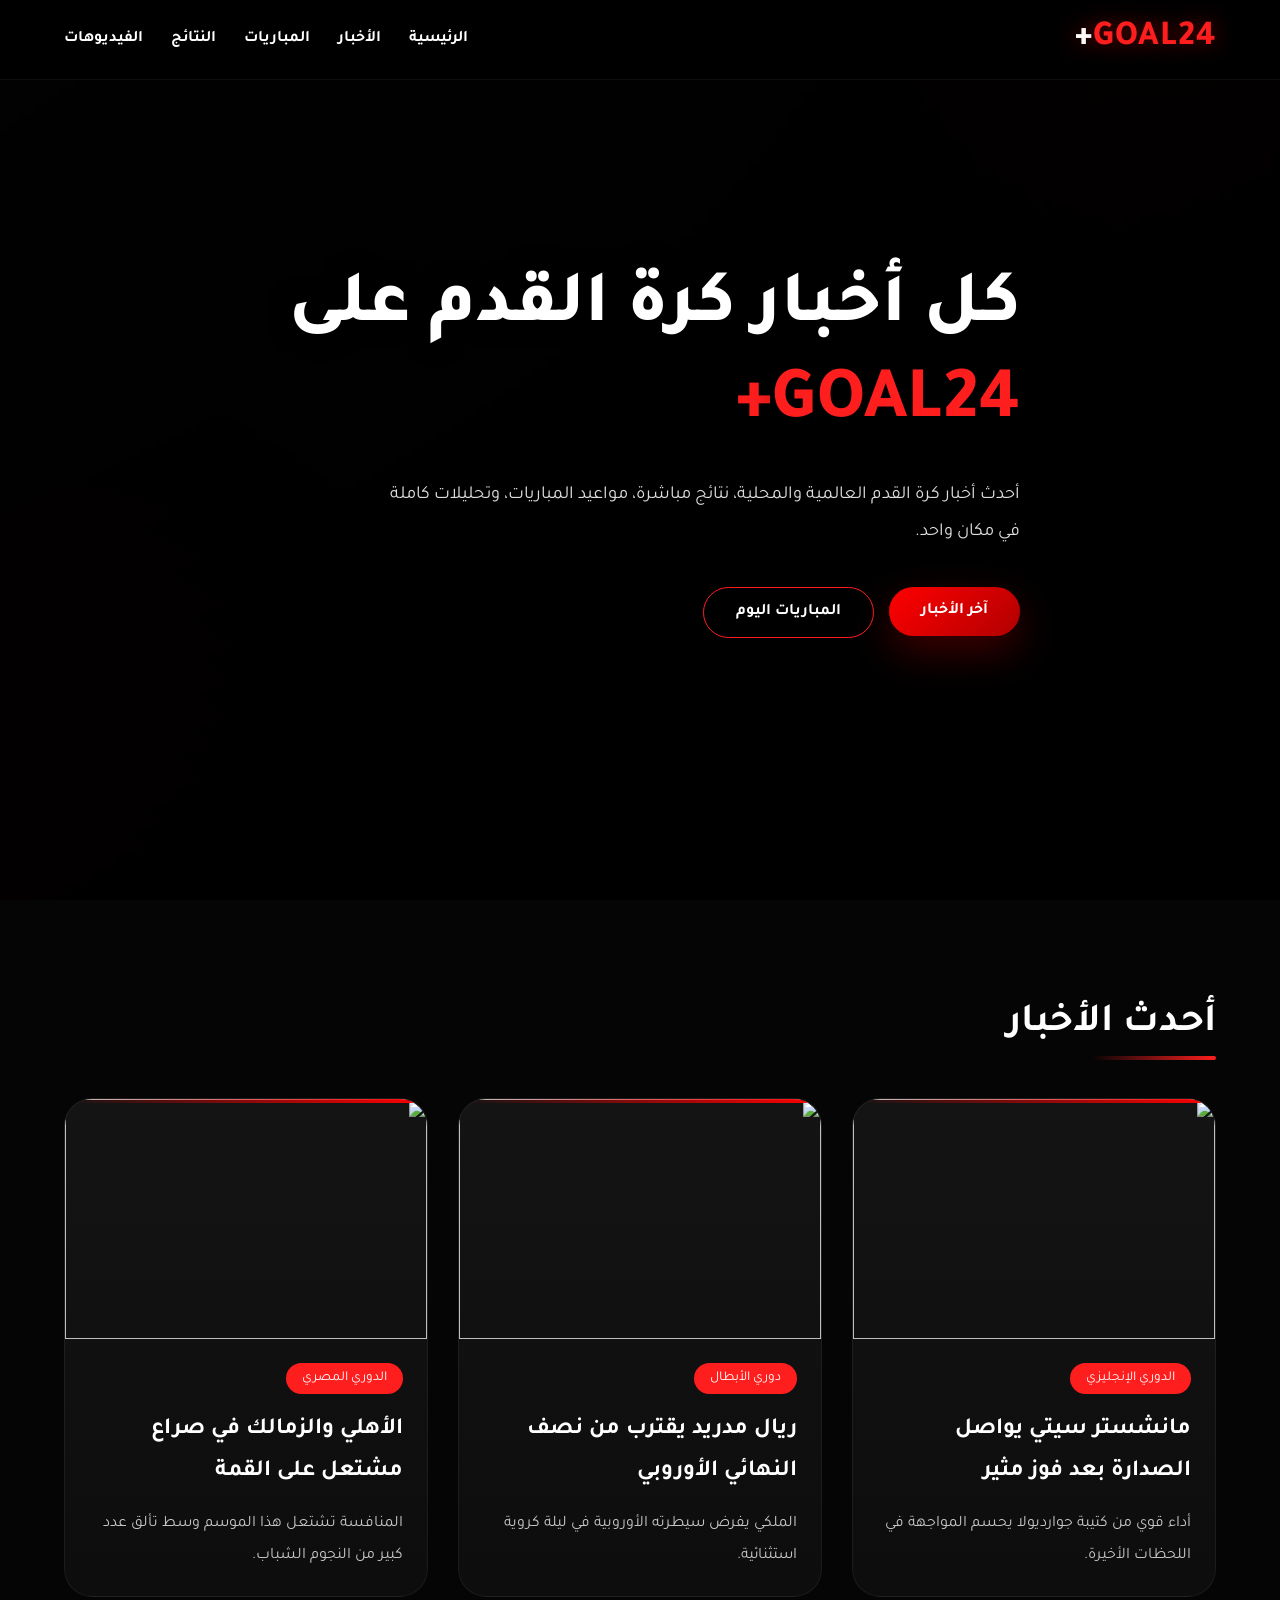
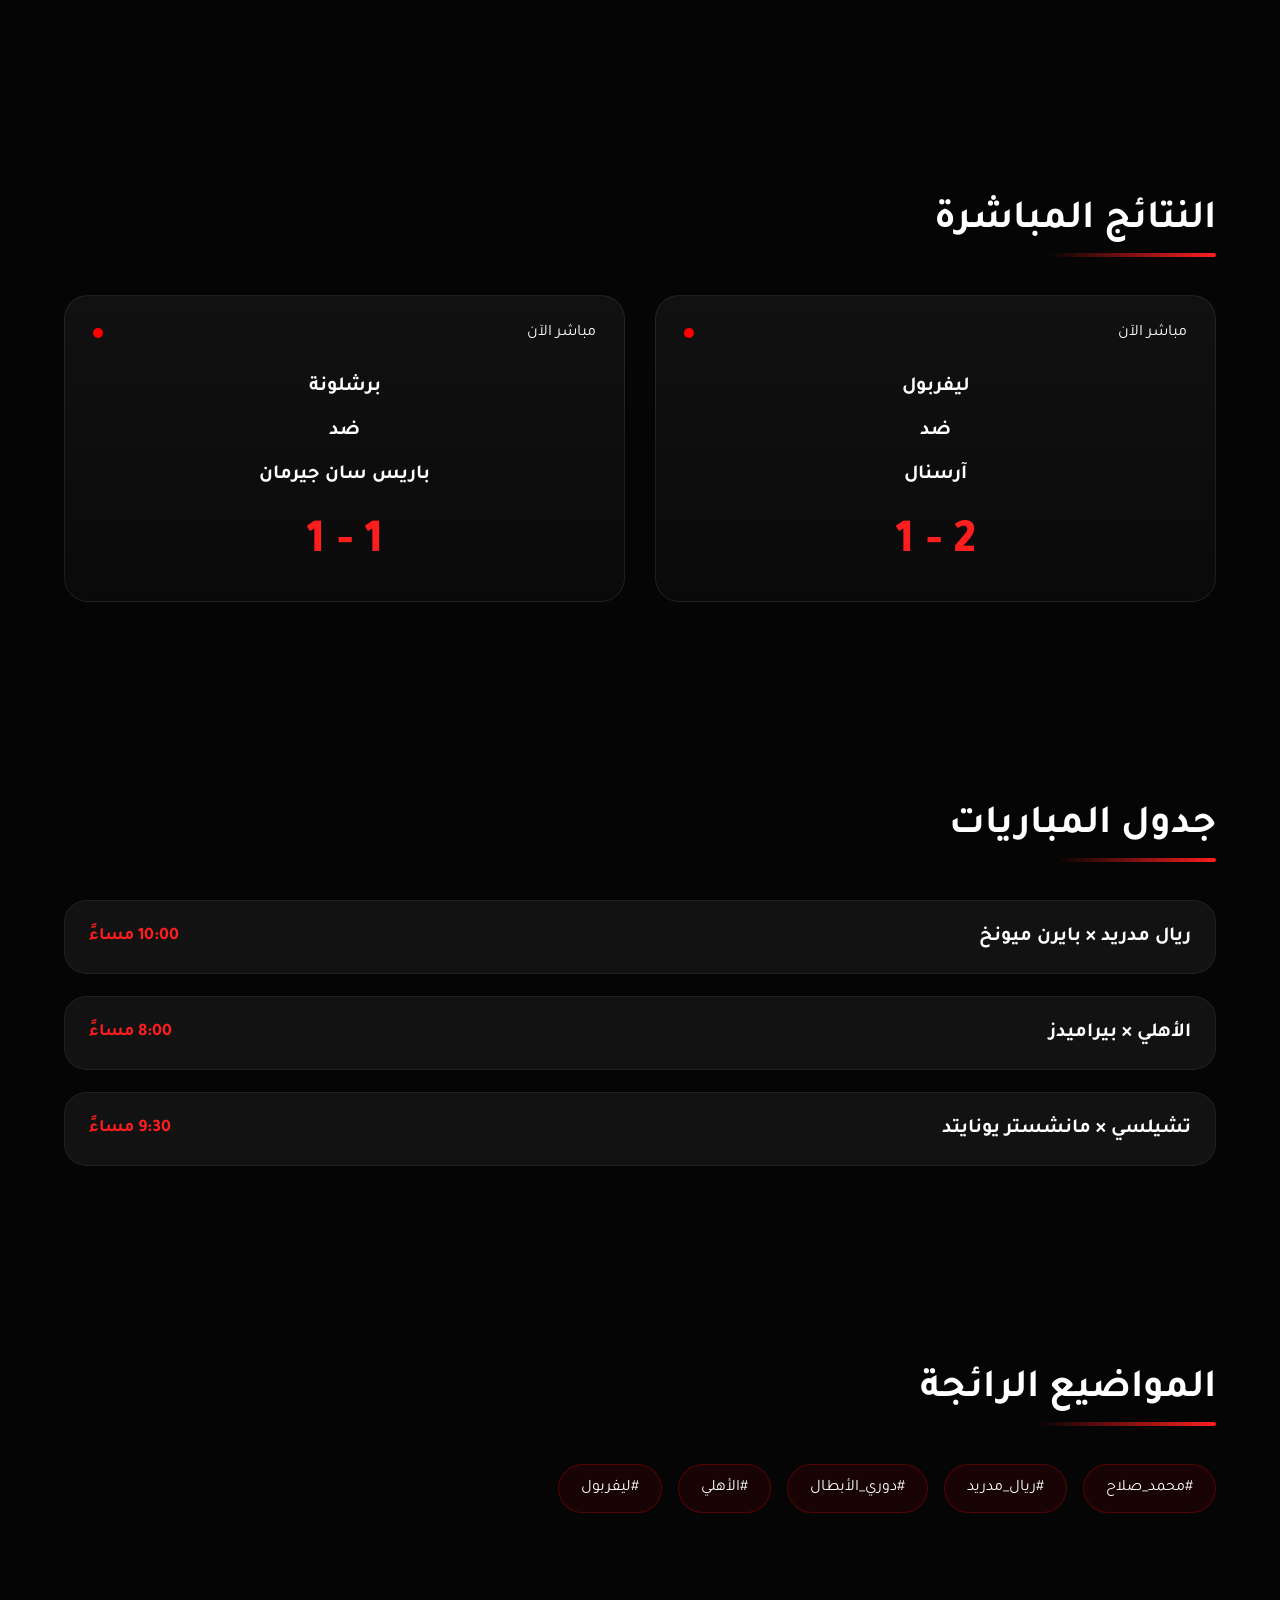
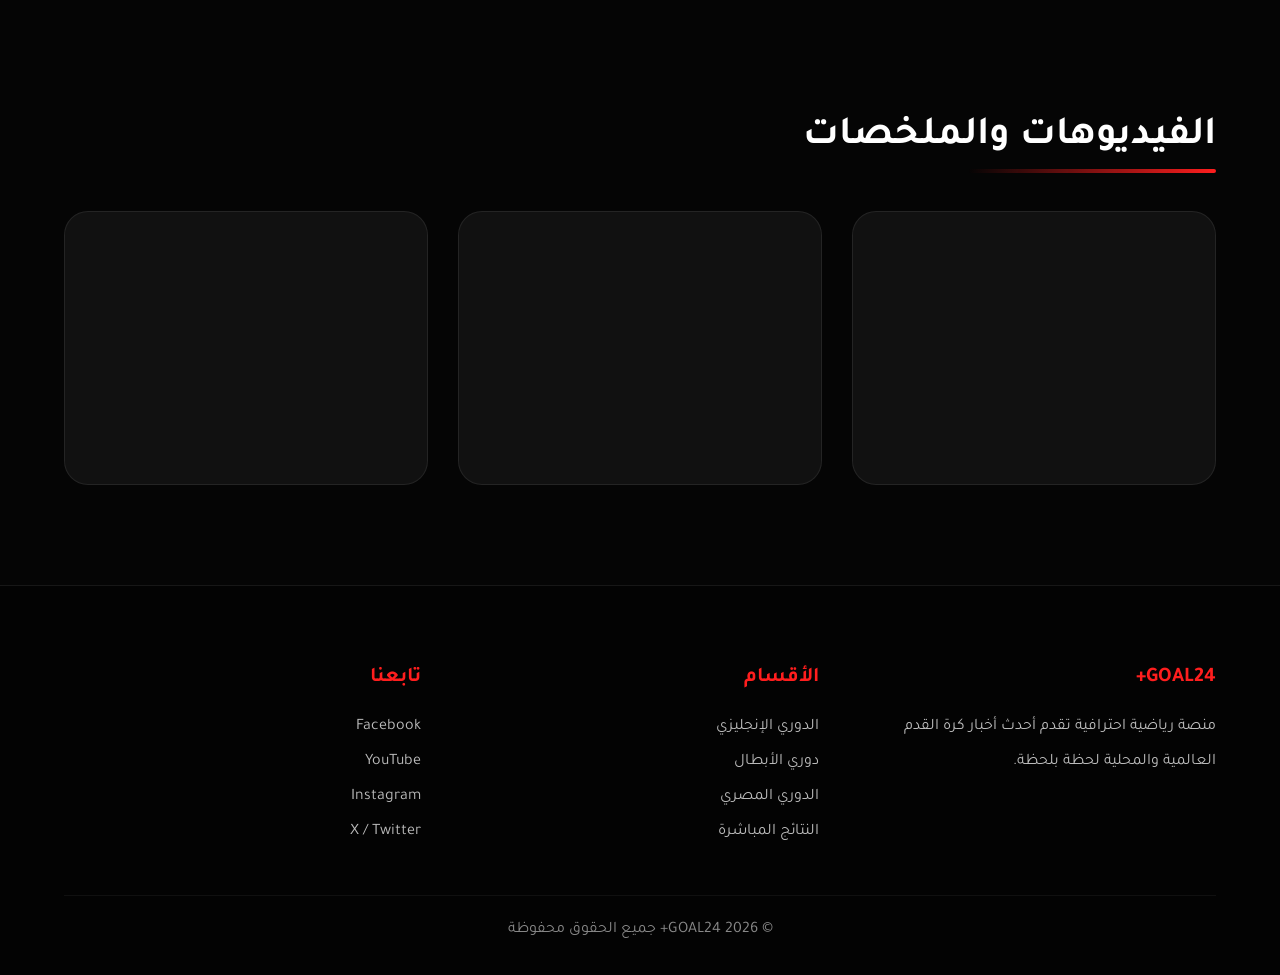
==== index.html @ 49c5ddb3 "Update index.html" ====
<!DOCTYPE html>
<html lang="ar" dir="rtl">

<head>

<meta charset="UTF-8">
<meta name="viewport" content="width=device-width, initial-scale=1.0">

<meta name="google-site-verification" content="SAHILacznfUWreTXSTU44b_jSKLm3QtVd6n0D7liZwI"/>

<meta name="description" content="GOAL24+ | أحدث أخبار كرة القدم العالمية والمحلية، نتائج مباشرة، مباريات اليوم، فيديوهات وملخصات.">

<meta name="keywords" content="كرة القدم, أخبار كرة القدم, مباريات اليوم, نتائج مباشرة, GOAL24+, football news">

<meta name="author" content="GOAL24+">

<title>GOAL24+ | Football News</title>

<link rel="icon" href="https://cdn-icons-png.flaticon.com/512/53/53283.png">

<link rel="preconnect" href="https://fonts.googleapis.com">
<link rel="preconnect" href="https://fonts.gstatic.com" crossorigin>

<link href="https://fonts.googleapis.com/css2?family=Tajawal:wght@300;400;500;700;800&display=swap" rel="stylesheet">

<style>

:root{
--main:#ff1e1e;
--dark:#050505;
--card:#111111;
--text:#ffffff;
--gray:#cfcfcf;
}

*{
margin:0;
padding:0;
box-sizing:border-box;
scroll-behavior:smooth;
}

body{
font-family:'Tajawal',sans-serif;
background:var(--dark);
color:var(--text);
overflow-x:hidden;
}

body::before{
content:"";
position:fixed;
inset:0;
background:
radial-gradient(circle at top right,rgba(255,0,0,.14),transparent 30%),
radial-gradient(circle at bottom left,rgba(255,0,0,.08),transparent 35%);
z-index:-1;
}

/* SCROLLBAR */

::-webkit-scrollbar{
width:8px;
}

::-webkit-scrollbar-thumb{
background:var(--main);
border-radius:20px;
}

/* GLOBAL */

a{
text-decoration:none;
color:inherit;
}

img{
width:100%;
display:block;
}

.container{
width:90%;
max-width:1400px;
margin:auto;
}

/* NAVBAR */

nav{
position:fixed;
top:0;
right:0;
width:100%;
z-index:999;
background:rgba(0,0,0,.65);
backdrop-filter:blur(18px);
border-bottom:1px solid rgba(255,255,255,.05);
transition:.3s;
}

.nav-content{
display:flex;
align-items:center;
justify-content:space-between;
padding:18px 0;
}

.logo{
font-size:2.2rem;
font-weight:800;
color:var(--main);
letter-spacing:1px;
text-shadow:0 0 20px rgba(255,0,0,.45);
}

.logo span{
color:#fff;
}

.nav-links{
display:flex;
gap:28px;
list-style:none;
}

.nav-links a{
position:relative;
font-weight:600;
transition:.3s;
}

.nav-links a::after{
content:"";
position:absolute;
right:0;
bottom:-8px;
width:0;
height:2px;
background:var(--main);
transition:.3s;
}

.nav-links a:hover{
color:var(--main);
}

.nav-links a:hover::after{
width:100%;
}

.menu-btn{
display:none;
font-size:2.3rem;
cursor:pointer;
}

/* HERO */

.hero{
min-height:100vh;
display:flex;
align-items:center;
position:relative;
overflow:hidden;
background:
linear-gradient(to left,rgba(0,0,0,.92),rgba(0,0,0,.55)),
url('https://images.unsplash.com/photo-1547347298-4074fc3086f0?q=80&w=1600&auto=format&fit=crop') center/cover;
}

.hero::before{
content:"";
position:absolute;
inset:0;
background:linear-gradient(180deg,transparent,rgba(0,0,0,.8));
}

.hero-content{
position:relative;
z-index:2;
max-width:760px;
animation:fadeUp 1s ease;
}

.hero h1{
font-size:4.6rem;
line-height:1.3;
margin-bottom:25px;
font-weight:800;
text-shadow:0 0 25px rgba(0,0,0,.5);
}

.hero h1 span{
color:var(--main);
}

.hero p{
color:#ddd;
font-size:1.15rem;
line-height:2;
margin-bottom:35px;
max-width:650px;
}

.hero-btns{
display:flex;
gap:15px;
flex-wrap:wrap;
}

.btn{
padding:15px 32px;
border:none;
border-radius:50px;
cursor:pointer;
font-weight:700;
font-family:'Tajawal',sans-serif;
transition:.3s;
font-size:1rem;
}

.btn-primary{
background:linear-gradient(135deg,#ff0000,#b10000);
color:#fff;
box-shadow:0 15px 40px rgba(255,0,0,.25);
}

.btn-primary:hover{
transform:translateY(-5px);
box-shadow:0 20px 50px rgba(255,0,0,.35);
}

.btn-outline{
background:transparent;
border:1px solid var(--main);
color:white;
}

.btn-outline:hover{
background:var(--main);
}

/* GENERAL */

section{
padding:100px 0;
}

.section-title{
font-size:2.5rem;
margin-bottom:50px;
position:relative;
display:inline-block;
}

.section-title::after{
content:"";
position:absolute;
right:0;
bottom:-12px;
width:60%;
height:4px;
border-radius:20px;
background:linear-gradient(to left,var(--main),transparent);
}

/* NEWS */

.news-grid{
display:grid;
grid-template-columns:repeat(auto-fit,minmax(300px,1fr));
gap:30px;
}

.news-card{
background:linear-gradient(180deg,#141414,#0d0d0d);
border:1px solid rgba(255,255,255,.06);
border-radius:28px;
overflow:hidden;
transition:.45s;
position:relative;
}

.news-card::before{
content:"";
position:absolute;
top:0;
right:0;
width:100%;
height:4px;
background:linear-gradient(to left,#ff0000,transparent);
}

.news-card:hover{
transform:translateY(-12px) scale(1.01);
border-color:rgba(255,0,0,.4);
box-shadow:0 25px 60px rgba(255,0,0,.15);
}

.news-card img{
height:240px;
object-fit:cover;
}

.news-content{
padding:24px;
}

.tag{
display:inline-block;
background:var(--main);
padding:7px 16px;
border-radius:30px;
font-size:.85rem;
margin-bottom:15px;
}

.news-content h3{
font-size:1.45rem;
line-height:1.8;
margin-bottom:15px;
}

.news-content p{
color:#c6c6c6;
line-height:2;
}

/* LIVE */

.live-wrapper{
display:grid;
grid-template-columns:repeat(auto-fit,minmax(280px,1fr));
gap:30px;
}

.live-card{
background:linear-gradient(180deg,#111,#0a0a0a);
border-radius:24px;
padding:28px;
border:1px solid rgba(255,255,255,.08);
transition:.35s;
}

.live-card:hover{
transform:translateY(-8px);
border-color:var(--main);
box-shadow:0 20px 50px rgba(255,0,0,.12);
}

.live-top{
display:flex;
justify-content:space-between;
align-items:center;
margin-bottom:22px;
}

.live-dot{
width:10px;
height:10px;
background:red;
border-radius:50%;
animation:pulse 1s infinite;
}

.teams{
text-align:center;
line-height:2.2;
font-size:1.25rem;
font-weight:700;
}

.score{
font-size:3rem;
text-align:center;
color:var(--main);
margin-top:18px;
font-weight:800;
}

/* MATCHES */

.matches{
display:flex;
flex-direction:column;
gap:22px;
}

.match-row{
background:#121212;
border-radius:22px;
padding:24px;
display:flex;
justify-content:space-between;
align-items:center;
flex-wrap:wrap;
gap:20px;
border:1px solid rgba(255,255,255,.06);
transition:.3s;
}

.match-row:hover{
border-color:var(--main);
transform:translateX(-5px);
box-shadow:0 15px 40px rgba(255,0,0,.1);
}

.match-teams{
font-size:1.25rem;
font-weight:700;
}

.match-time{
color:var(--main);
font-size:1.1rem;
font-weight:700;
}

/* TRENDING */

.trending{
display:flex;
flex-wrap:wrap;
gap:16px;
}

.trend{
background:rgba(255,0,0,.08);
border:1px solid rgba(255,0,0,.25);
padding:14px 22px;
border-radius:50px;
cursor:pointer;
transition:.3s;
}

.trend:hover{
background:var(--main);
transform:translateY(-4px);
}

/* VIDEOS */

.videos{
display:grid;
grid-template-columns:repeat(auto-fit,minmax(320px,1fr));
gap:30px;
}

.video-card{
background:#111;
padding:12px;
border-radius:24px;
border:1px solid rgba(255,255,255,.08);
transition:.4s;
overflow:hidden;
}

.video-card:hover{
transform:translateY(-10px);
border-color:var(--main);
box-shadow:0 20px 50px rgba(255,0,0,.18);
}

iframe{
width:100%;
height:240px;
border:none;
border-radius:18px;
}

/* FOOTER */

footer{
background:#030303;
padding:80px 0 35px;
border-top:1px solid rgba(255,255,255,.08);
}

.footer-content{
display:grid;
grid-template-columns:repeat(auto-fit,minmax(250px,1fr));
gap:40px;
margin-bottom:45px;
}

.footer-box h3{
color:var(--main);
margin-bottom:20px;
font-size:1.3rem;
}

.footer-box p,
.footer-box li{
color:#bcbcbc;
line-height:2.2;
list-style:none;
}

.footer-box li{
cursor:pointer;
transition:.3s;
}

.footer-box li:hover{
color:var(--main);
padding-right:5px;
}

.copyright{
text-align:center;
padding-top:25px;
border-top:1px solid rgba(255,255,255,.05);
color:#888;
}

/* ANIMATION */

.fade-in{
opacity:0;
transform:translateY(40px);
transition:1s;
}

.fade-in.show{
opacity:1;
transform:translateY(0);
}

@keyframes pulse{
0%{opacity:.4;}
50%{opacity:1;}
100%{opacity:.4;}
}

@keyframes fadeUp{
from{
opacity:0;
transform:translateY(40px);
}
to{
opacity:1;
transform:translateY(0);
}
}

/* RESPONSIVE */

@media(max-width:900px){

.nav-links{
position:absolute;
top:80px;
right:-100%;
flex-direction:column;
width:100%;
background:#111;
padding:30px;
transition:.4s;
border-top:1px solid rgba(255,255,255,.06);
}

.nav-links.active{
right:0;
}

.menu-btn{
display:block;
}

.hero h1{
font-size:3rem;
}

}

@media(max-width:600px){

nav{
padding:0 10px;
}

.logo{
font-size:1.8rem;
}

.menu-btn{
font-size:2.5rem;
}

.hero{
text-align:center;
padding:70px 0;
min-height:90vh;
}

.hero h1{
font-size:2.5rem;
line-height:1.5;
}

.hero p{
font-size:1rem;
line-height:2;
}

.hero-btns{
justify-content:center;
}

.section-title{
font-size:1.9rem;
}

.news-grid,
.live-wrapper,
.videos{
grid-template-columns:1fr;
}

.news-card img{
height:220px;
}

iframe{
height:210px;
}

.news-card,
.live-card,
.video-card{
border-radius:22px;
}

}

</style>
</head>

<body>

<nav>

<div class="container nav-content">

<div class="logo">
GOAL24<span>+</span>
</div>

<ul class="nav-links" id="navLinks">

<li><a href="#home">الرئيسية</a></li>
<li><a href="#news">الأخبار</a></li>
<li><a href="#matches">المباريات</a></li>
<li><a href="#live">النتائج</a></li>
<li><a href="#videos">الفيديوهات</a></li>

</ul>

<div class="menu-btn" id="menuBtn">
☰
</div>

</div>

</nav>

<header class="hero" id="home">

<div class="container hero-content">

<h1>
كل أخبار كرة القدم على <span>GOAL24+</span>
</h1>

<p>
أحدث أخبار كرة القدم العالمية والمحلية، نتائج مباشرة، مواعيد المباريات، وتحليلات كاملة في مكان واحد.
</p>

<div class="hero-btns">

<a href="#news">
<button class="btn btn-primary">
آخر الأخبار
</button>
</a>

<a href="#matches">
<button class="btn btn-outline">
المباريات اليوم
</button>
</a>

</div>

</div>

</header>

<section id="news">

<div class="container">

<h2 class="section-title fade-in">
أحدث الأخبار
</h2>

<div class="news-grid">

<div class="news-card fade-in">

<img src="https://images.unsplash.com/photo-1508098682722-e99c643e7485?q=80&w=1200&auto=format&fit=crop">

<div class="news-content">

<span class="tag">الدوري الإنجليزي</span>

<h3>
مانشستر سيتي يواصل الصدارة بعد فوز مثير
</h3>

<p>
أداء قوي من كتيبة جوارديولا يحسم المواجهة في اللحظات الأخيرة.
</p>

</div>

</div>

<div class="news-card fade-in">

<img src="https://images.unsplash.com/photo-1518604666860-9ed391f76460?q=80&w=1200&auto=format&fit=crop">

<div class="news-content">

<span class="tag">دوري الأبطال</span>

<h3>
ريال مدريد يقترب من نصف النهائي الأوروبي
</h3>

<p>
الملكي يفرض سيطرته الأوروبية في ليلة كروية استثنائية.
</p>

</div>

</div>

<div class="news-card fade-in">

<img src="https://images.unsplash.com/photo-1547347298-4074fc3086f0?q=80&w=1200&auto=format&fit=crop">

<div class="news-content">

<span class="tag">الدوري المصري</span>

<h3>
الأهلي والزمالك في صراع مشتعل على القمة
</h3>

<p>
المنافسة تشتعل هذا الموسم وسط تألق عدد كبير من النجوم الشباب.
</p>

</div>

</div>

</div>

</div>

</section>

<section id="live">

<div class="container">

<h2 class="section-title fade-in">
النتائج المباشرة
</h2>

<div class="live-wrapper">

<div class="live-card fade-in">

<div class="live-top">
<span>مباشر الآن</span>
<div class="live-dot"></div>
</div>

<div class="teams">
ليفربول<br>ضد<br>آرسنال
</div>

<div class="score">
2 - 1
</div>

</div>

<div class="live-card fade-in">

<div class="live-top">
<span>مباشر الآن</span>
<div class="live-dot"></div>
</div>

<div class="teams">
برشلونة<br>ضد<br>باريس سان جيرمان
</div>

<div class="score">
1 - 1
</div>

</div>

</div>

</div>

</section>

<section id="matches">

<div class="container">

<h2 class="section-title fade-in">
جدول المباريات
</h2>

<div class="matches">

<div class="match-row fade-in">
<div class="match-teams">ريال مدريد × بايرن ميونخ</div>
<div class="match-time">10:00 مساءً</div>
</div>

<div class="match-row fade-in">
<div class="match-teams">الأهلي × بيراميدز</div>
<div class="match-time">8:00 مساءً</div>
</div>

<div class="match-row fade-in">
<div class="match-teams">تشيلسي × مانشستر يونايتد</div>
<div class="match-time">9:30 مساءً</div>
</div>

</div>

</div>

</section>

<section>

<div class="container">

<h2 class="section-title fade-in">
المواضيع الرائجة
</h2>

<div class="trending fade-in">

<div class="trend">#محمد_صلاح</div>
<div class="trend">#ريال_مدريد</div>
<div class="trend">#دوري_الأبطال</div>
<div class="trend">#الأهلي</div>
<div class="trend">#ليفربول</div>

</div>

</div>

</section>

<section id="videos">

<div class="container">

<h2 class="section-title fade-in">
الفيديوهات والملخصات
</h2>

<div class="videos">

<div class="video-card">
<iframe src="https://www.youtube.com/embed/ysz5S6PUM-U" allowfullscreen></iframe>
</div>

<div class="video-card">
<iframe src="https://www.youtube.com/embed/jNQXAC9IVRw" allowfullscreen></iframe>
</div>

<div class="video-card">
<iframe src="https://www.youtube.com/embed/tgbNymZ7vqY" allowfullscreen></iframe>
</div>

</div>

</div>

</section>

<footer>

<div class="container">

<div class="footer-content">

<div class="footer-box">

<h3>GOAL24+</h3>

<p>
منصة رياضية احترافية تقدم أحدث أخبار كرة القدم العالمية والمحلية لحظة بلحظة.
</p>

</div>

<div class="footer-box">

<h3>الأقسام</h3>

<ul>
<li>الدوري الإنجليزي</li>
<li>دوري الأبطال</li>
<li>الدوري المصري</li>
<li>النتائج المباشرة</li>
</ul>

</div>

<div class="footer-box">

<h3>تابعنا</h3>

<ul>
<li>Facebook</li>
<li>YouTube</li>
<li>Instagram</li>
<li>X / Twitter</li>
</ul>

</div>

</div>

<div class="copyright">
© 2026 GOAL24+ جميع الحقوق محفوظة
</div>

</div>

</footer>

<script>

const menuBtn=document.getElementById("menuBtn");
const navLinks=document.getElementById("navLinks");

menuBtn.onclick=()=>{
navLinks.classList.toggle("active");
};

const fadeElements=document.querySelectorAll(".fade-in");

const observer=new IntersectionObserver(entries=>{

entries.forEach(entry=>{

if(entry.isIntersecting){
entry.target.classList.add("show");
}

});

},{
threshold:0.2
});

fadeElements.forEach(el=>observer.observe(el));

window.addEventListener("scroll",()=>{

const nav=document.querySelector("nav");

if(window.scrollY>50){
nav.style.background="rgba(0,0,0,.92)";
nav.style.boxShadow="0 10px 30px rgba(0,0,0,.4)";
}else{
nav.style.background="rgba(0,0,0,.65)";
nav.style.boxShadow="none";
}

});

</script>

</body>
</html>
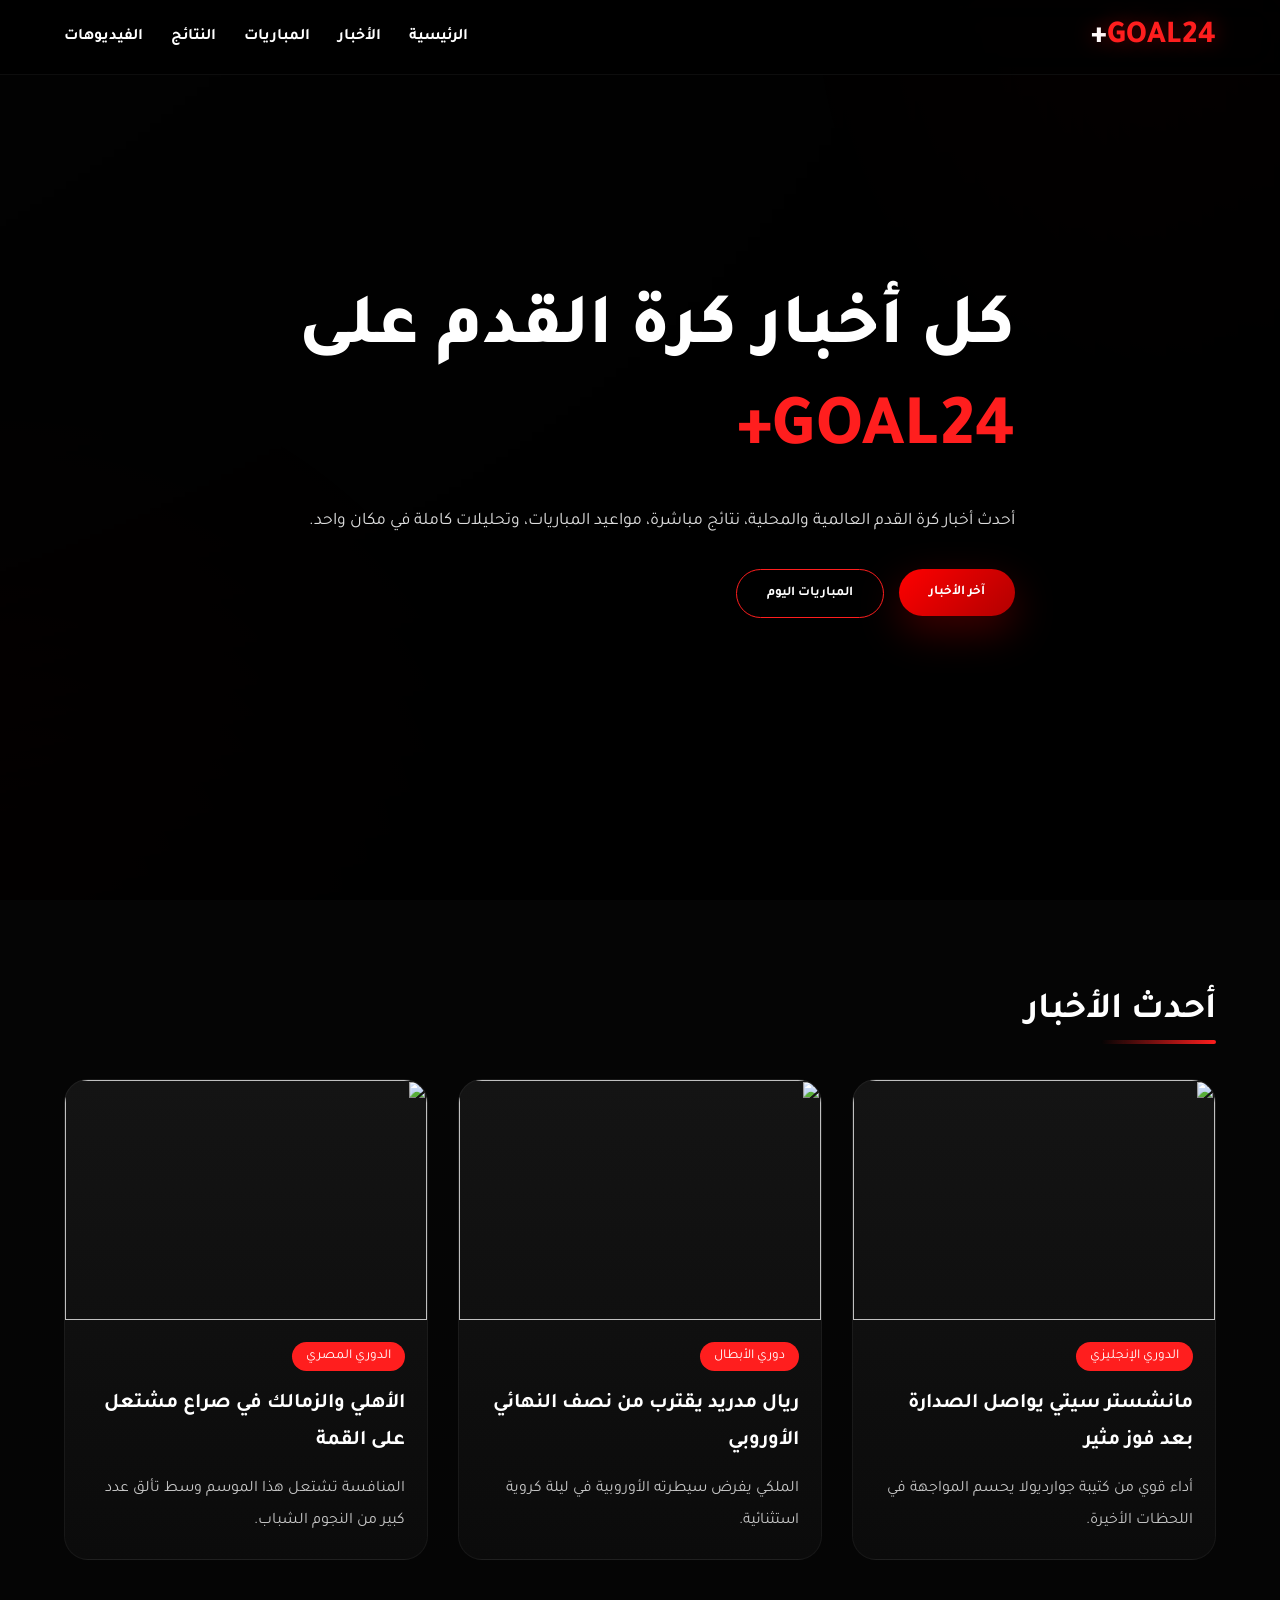
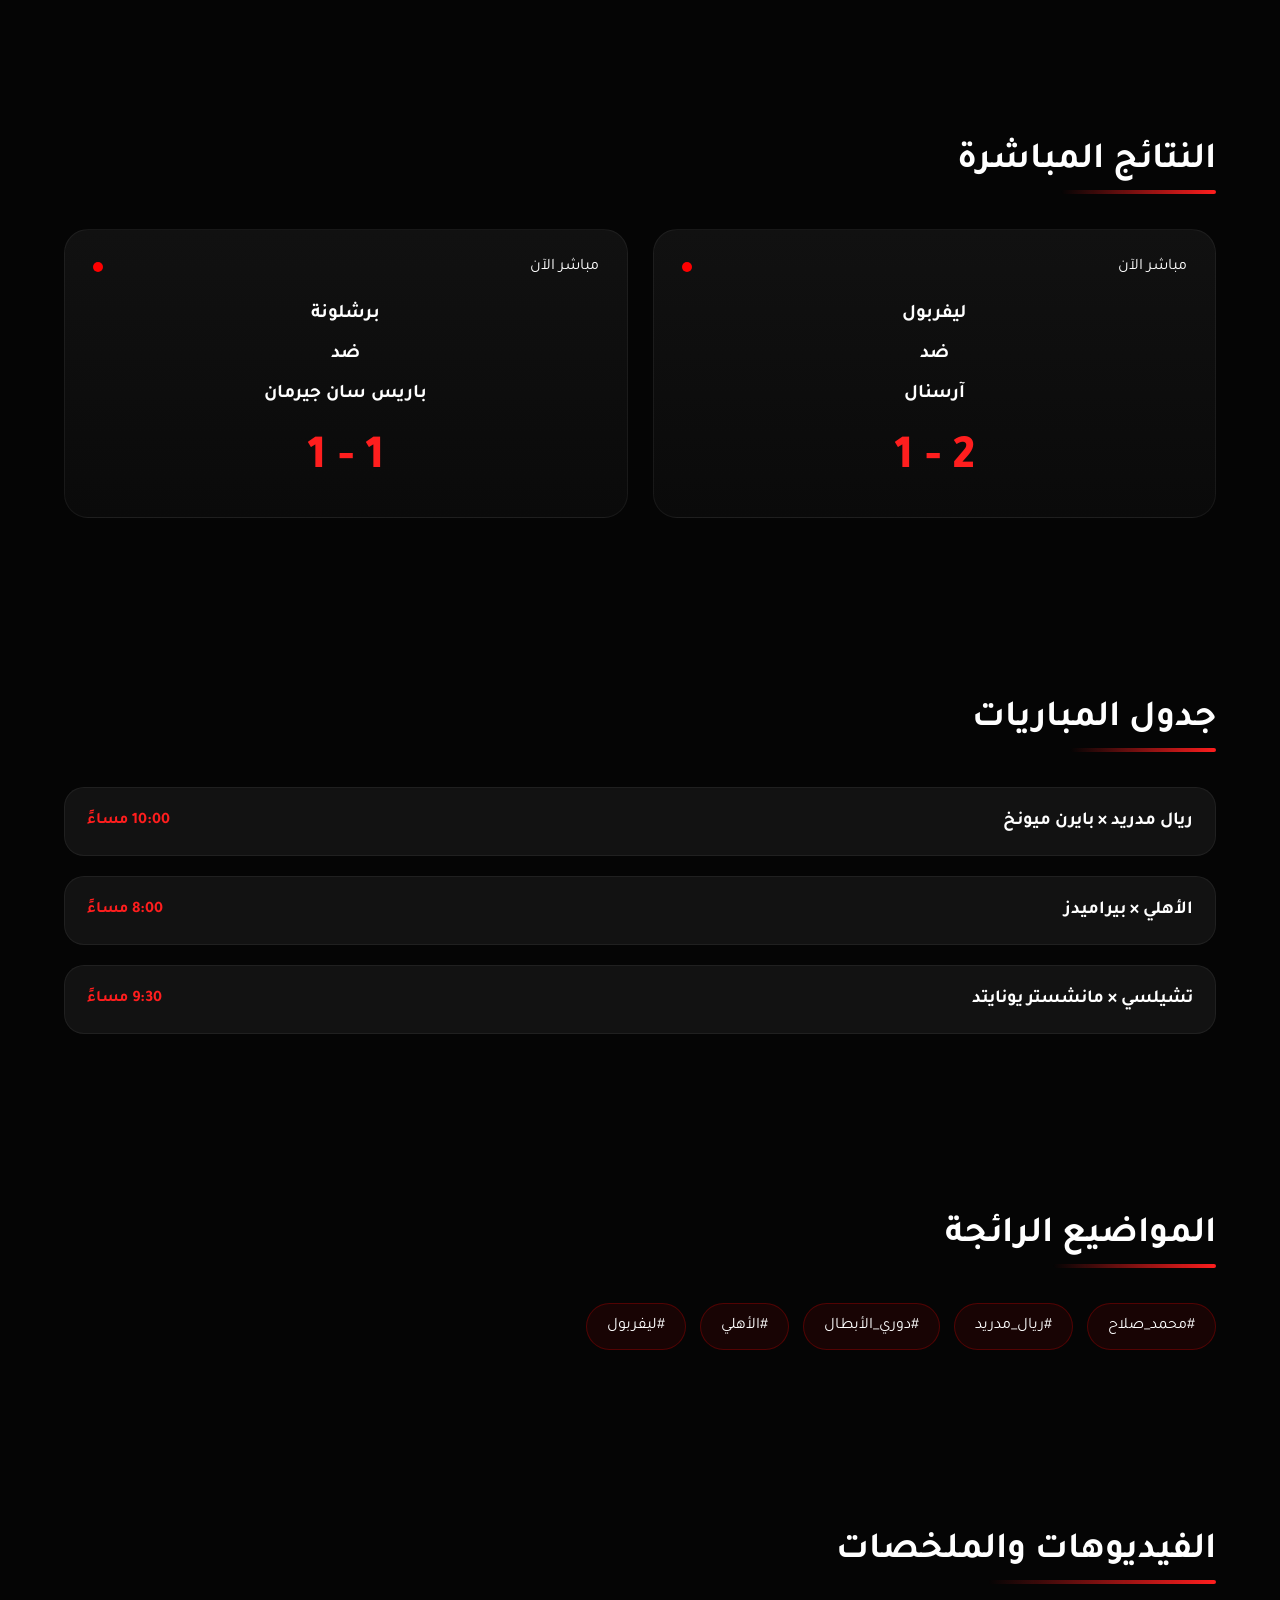
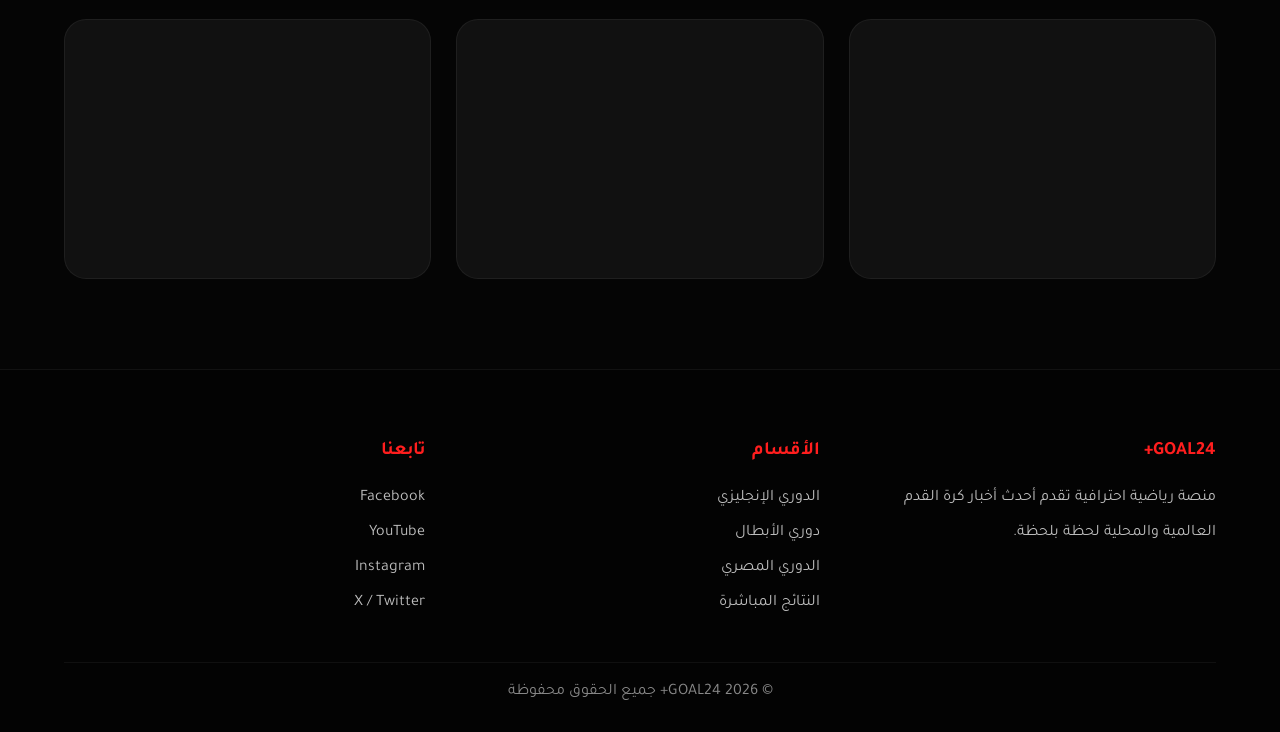
==== commit 8398755e: "Update index.html" ====
--- a/index.html
+++ b/index.html
@@ -10,7 +10,7 @@
 
 <meta name="description" content="GOAL24+ | أحدث أخبار كرة القدم العالمية والمحلية، نتائج مباشرة، مباريات اليوم، فيديوهات وملخصات.">
 
-<meta name="keywords" content="كرة القدم, أخبار كرة القدم, مباريات اليوم, نتائج مباشرة, GOAL24+, football news">
+<meta name="keywords" content="كرة القدم, أخبار كرة القدم, مباريات اليوم, نتائج مباشرة, GOAL24+, football">
 
 <meta name="author" content="GOAL24+">
 
@@ -28,9 +28,9 @@
 :root{
 --main:#ff1e1e;
 --dark:#050505;
---card:#111111;
+--card:#101010;
 --text:#ffffff;
---gray:#cfcfcf;
+--gray:#bdbdbd;
 }
 
 *{
@@ -52,12 +52,10 @@
 position:fixed;
 inset:0;
 background:
-radial-gradient(circle at top right,rgba(255,0,0,.14),transparent 30%),
+radial-gradient(circle at top right,rgba(255,0,0,.15),transparent 30%),
 radial-gradient(circle at bottom left,rgba(255,0,0,.08),transparent 35%);
 z-index:-1;
 }
-
-/* SCROLLBAR */
 
 ::-webkit-scrollbar{
 width:8px;
@@ -67,8 +65,6 @@
 background:var(--main);
 border-radius:20px;
 }
-
-/* GLOBAL */
 
 a{
 text-decoration:none;
@@ -94,7 +90,7 @@
 right:0;
 width:100%;
 z-index:999;
-background:rgba(0,0,0,.65);
+background:rgba(0,0,0,.6);
 backdrop-filter:blur(18px);
 border-bottom:1px solid rgba(255,255,255,.05);
 transition:.3s;
@@ -108,11 +104,10 @@
 }
 
 .logo{
-font-size:2.2rem;
+font-size:2rem;
 font-weight:800;
 color:var(--main);
-letter-spacing:1px;
-text-shadow:0 0 20px rgba(255,0,0,.45);
+text-shadow:0 0 20px rgba(255,0,0,.4);
 }
 
 .logo span{
@@ -152,7 +147,7 @@
 
 .menu-btn{
 display:none;
-font-size:2.3rem;
+font-size:2rem;
 cursor:pointer;
 }
 
@@ -162,11 +157,11 @@
 min-height:100vh;
 display:flex;
 align-items:center;
+background:
+linear-gradient(to left,rgba(0,0,0,.92),rgba(0,0,0,.5)),
+url('https://images.unsplash.com/photo-1547347298-4074fc3086f0?q=80&w=1600&auto=format&fit=crop') center/cover;
 position:relative;
 overflow:hidden;
-background:
-linear-gradient(to left,rgba(0,0,0,.92),rgba(0,0,0,.55)),
-url('https://images.unsplash.com/photo-1547347298-4074fc3086f0?q=80&w=1600&auto=format&fit=crop') center/cover;
 }
 
 .hero::before{
@@ -179,16 +174,15 @@
 .hero-content{
 position:relative;
 z-index:2;
-max-width:760px;
+max-width:750px;
 animation:fadeUp 1s ease;
 }
 
 .hero h1{
-font-size:4.6rem;
-line-height:1.3;
-margin-bottom:25px;
+font-size:4.5rem;
+line-height:1.4;
+margin-bottom:20px;
 font-weight:800;
-text-shadow:0 0 25px rgba(0,0,0,.5);
 }
 
 .hero h1 span{
@@ -197,10 +191,9 @@
 
 .hero p{
 color:#ddd;
-font-size:1.15rem;
+font-size:1.1rem;
 line-height:2;
-margin-bottom:35px;
-max-width:650px;
+margin-bottom:30px;
 }
 
 .hero-btns{
@@ -210,25 +203,23 @@
 }
 
 .btn{
-padding:15px 32px;
+padding:15px 30px;
 border:none;
 border-radius:50px;
 cursor:pointer;
 font-weight:700;
 font-family:'Tajawal',sans-serif;
 transition:.3s;
-font-size:1rem;
 }
 
 .btn-primary{
 background:linear-gradient(135deg,#ff0000,#b10000);
-color:#fff;
+color:white;
 box-shadow:0 15px 40px rgba(255,0,0,.25);
 }
 
 .btn-primary:hover{
 transform:translateY(-5px);
-box-shadow:0 20px 50px rgba(255,0,0,.35);
 }
 
 .btn-outline{
@@ -241,15 +232,15 @@
 background:var(--main);
 }
 
-/* GENERAL */
+/* SECTIONS */
 
 section{
-padding:100px 0;
+padding:90px 0;
 }
 
 .section-title{
-font-size:2.5rem;
-margin-bottom:50px;
+font-size:2.3rem;
+margin-bottom:45px;
 position:relative;
 display:inline-block;
 }
@@ -258,11 +249,11 @@
 content:"";
 position:absolute;
 right:0;
-bottom:-12px;
+bottom:-10px;
 width:60%;
 height:4px;
-border-radius:20px;
 background:linear-gradient(to left,var(--main),transparent);
+border-radius:30px;
 }
 
 /* NEWS */
@@ -274,28 +265,17 @@
 }
 
 .news-card{
-background:linear-gradient(180deg,#141414,#0d0d0d);
-border:1px solid rgba(255,255,255,.06);
-border-radius:28px;
+background:linear-gradient(180deg,#141414,#0b0b0b);
+border-radius:24px;
 overflow:hidden;
-transition:.45s;
-position:relative;
-}
-
-.news-card::before{
-content:"";
-position:absolute;
-top:0;
-right:0;
-width:100%;
-height:4px;
-background:linear-gradient(to left,#ff0000,transparent);
+border:1px solid rgba(255,255,255,.05);
+transition:.4s;
 }
 
 .news-card:hover{
-transform:translateY(-12px) scale(1.01);
+transform:translateY(-10px);
 border-color:rgba(255,0,0,.4);
-box-shadow:0 25px 60px rgba(255,0,0,.15);
+box-shadow:0 20px 50px rgba(255,0,0,.15);
 }
 
 .news-card img{
@@ -304,22 +284,22 @@
 }
 
 .news-content{
-padding:24px;
+padding:22px;
 }
 
 .tag{
 display:inline-block;
 background:var(--main);
-padding:7px 16px;
+padding:6px 14px;
 border-radius:30px;
 font-size:.85rem;
 margin-bottom:15px;
 }
 
 .news-content h3{
-font-size:1.45rem;
+font-size:1.3rem;
 line-height:1.8;
-margin-bottom:15px;
+margin-bottom:12px;
 }
 
 .news-content p{
@@ -332,28 +312,27 @@
 .live-wrapper{
 display:grid;
 grid-template-columns:repeat(auto-fit,minmax(280px,1fr));
-gap:30px;
+gap:25px;
 }
 
 .live-card{
 background:linear-gradient(180deg,#111,#0a0a0a);
 border-radius:24px;
 padding:28px;
-border:1px solid rgba(255,255,255,.08);
-transition:.35s;
+border:1px solid rgba(255,255,255,.06);
+transition:.3s;
 }
 
 .live-card:hover{
 transform:translateY(-8px);
 border-color:var(--main);
-box-shadow:0 20px 50px rgba(255,0,0,.12);
 }
 
 .live-top{
 display:flex;
 justify-content:space-between;
 align-items:center;
-margin-bottom:22px;
+margin-bottom:18px;
 }
 
 .live-dot{
@@ -366,8 +345,8 @@
 
 .teams{
 text-align:center;
-line-height:2.2;
-font-size:1.25rem;
+line-height:2.1;
+font-size:1.2rem;
 font-weight:700;
 }
 
@@ -375,7 +354,7 @@
 font-size:3rem;
 text-align:center;
 color:var(--main);
-margin-top:18px;
+margin-top:15px;
 font-weight:800;
 }
 
@@ -384,18 +363,18 @@
 .matches{
 display:flex;
 flex-direction:column;
-gap:22px;
+gap:20px;
 }
 
 .match-row{
 background:#121212;
-border-radius:22px;
-padding:24px;
+border-radius:20px;
+padding:22px;
 display:flex;
 justify-content:space-between;
 align-items:center;
 flex-wrap:wrap;
-gap:20px;
+gap:15px;
 border:1px solid rgba(255,255,255,.06);
 transition:.3s;
 }
@@ -403,17 +382,15 @@
 .match-row:hover{
 border-color:var(--main);
 transform:translateX(-5px);
-box-shadow:0 15px 40px rgba(255,0,0,.1);
 }
 
 .match-teams{
-font-size:1.25rem;
+font-size:1.15rem;
 font-weight:700;
 }
 
 .match-time{
 color:var(--main);
-font-size:1.1rem;
 font-weight:700;
 }
 
@@ -422,21 +399,21 @@
 .trending{
 display:flex;
 flex-wrap:wrap;
-gap:16px;
+gap:14px;
 }
 
 .trend{
 background:rgba(255,0,0,.08);
 border:1px solid rgba(255,0,0,.25);
-padding:14px 22px;
+padding:13px 20px;
 border-radius:50px;
+transition:.3s;
 cursor:pointer;
-transition:.3s;
 }
 
 .trend:hover{
 background:var(--main);
-transform:translateY(-4px);
+transform:translateY(-3px);
 }
 
 /* VIDEOS */
@@ -444,72 +421,68 @@
 .videos{
 display:grid;
 grid-template-columns:repeat(auto-fit,minmax(320px,1fr));
-gap:30px;
+gap:25px;
 }
 
 .video-card{
 background:#111;
-padding:12px;
-border-radius:24px;
-border:1px solid rgba(255,255,255,.08);
-transition:.4s;
-overflow:hidden;
+padding:10px;
+border-radius:22px;
+border:1px solid rgba(255,255,255,.06);
+transition:.3s;
 }
 
 .video-card:hover{
-transform:translateY(-10px);
+transform:translateY(-8px);
 border-color:var(--main);
-box-shadow:0 20px 50px rgba(255,0,0,.18);
 }
 
 iframe{
 width:100%;
-height:240px;
+height:230px;
 border:none;
-border-radius:18px;
+border-radius:16px;
 }
 
 /* FOOTER */
 
 footer{
 background:#030303;
-padding:80px 0 35px;
-border-top:1px solid rgba(255,255,255,.08);
+padding:70px 0 30px;
+border-top:1px solid rgba(255,255,255,.06);
 }
 
 .footer-content{
 display:grid;
 grid-template-columns:repeat(auto-fit,minmax(250px,1fr));
-gap:40px;
-margin-bottom:45px;
+gap:35px;
+margin-bottom:40px;
 }
 
 .footer-box h3{
 color:var(--main);
-margin-bottom:20px;
-font-size:1.3rem;
+margin-bottom:18px;
 }
 
 .footer-box p,
 .footer-box li{
-color:#bcbcbc;
+color:#bdbdbd;
 line-height:2.2;
 list-style:none;
 }
 
 .footer-box li{
+transition:.3s;
 cursor:pointer;
-transition:.3s;
 }
 
 .footer-box li:hover{
 color:var(--main);
-padding-right:5px;
 }
 
 .copyright{
 text-align:center;
-padding-top:25px;
+padding-top:20px;
 border-top:1px solid rgba(255,255,255,.05);
 color:#888;
 }
@@ -544,7 +517,7 @@
 }
 }
 
-/* RESPONSIVE */
+/* TABLET */
 
 @media(max-width:900px){
 
@@ -552,12 +525,11 @@
 position:absolute;
 top:80px;
 right:-100%;
+width:100%;
 flex-direction:column;
-width:100%;
 background:#111;
 padding:30px;
 transition:.4s;
-border-top:1px solid rgba(255,255,255,.06);
 }
 
 .nav-links.active{
@@ -574,33 +546,58 @@
 
 }
 
+/* MOBILE */
+
 @media(max-width:600px){
 
+html,body{
+overflow-x:hidden;
+}
+
+.container{
+width:94%;
+}
+
 nav{
+height:75px;
 padding:0 10px;
 }
 
+.nav-content{
+padding:14px 0;
+}
+
 .logo{
-font-size:1.8rem;
+font-size:1.5rem;
 }
 
 .menu-btn{
-font-size:2.5rem;
+font-size:2rem;
+}
+
+.nav-links{
+top:75px;
+gap:20px;
 }
 
 .hero{
 text-align:center;
-padding:70px 0;
-min-height:90vh;
+padding-top:90px;
+padding-bottom:50px;
+min-height:85vh;
+}
+
+.hero-content{
+max-width:100%;
 }
 
 .hero h1{
-font-size:2.5rem;
-line-height:1.5;
+font-size:2.2rem;
+line-height:1.6;
 }
 
 .hero p{
-font-size:1rem;
+font-size:.95rem;
 line-height:2;
 }
 
@@ -608,28 +605,76 @@
 justify-content:center;
 }
 
+.btn{
+padding:13px 24px;
+font-size:.9rem;
+}
+
+section{
+padding:70px 0;
+}
+
 .section-title{
-font-size:1.9rem;
+font-size:1.7rem;
+margin-bottom:35px;
 }
 
 .news-grid,
 .live-wrapper,
 .videos{
 grid-template-columns:1fr;
+gap:22px;
 }
 
 .news-card img{
-height:220px;
+height:210px;
+}
+
+.news-content{
+padding:18px;
+}
+
+.news-content h3{
+font-size:1.1rem;
+}
+
+.news-content p{
+font-size:.92rem;
+}
+
+.live-card{
+padding:22px;
+}
+
+.teams{
+font-size:1rem;
+}
+
+.score{
+font-size:2.4rem;
+}
+
+.match-row{
+padding:18px;
+flex-direction:column;
+align-items:flex-start;
+}
+
+.match-teams{
+font-size:1rem;
+}
+
+.trend{
+padding:10px 16px;
+font-size:.85rem;
 }
 
 iframe{
-height:210px;
-}
-
-.news-card,
-.live-card,
-.video-card{
-border-radius:22px;
+height:200px;
+}
+
+.footer-content{
+gap:25px;
 }
 
 }
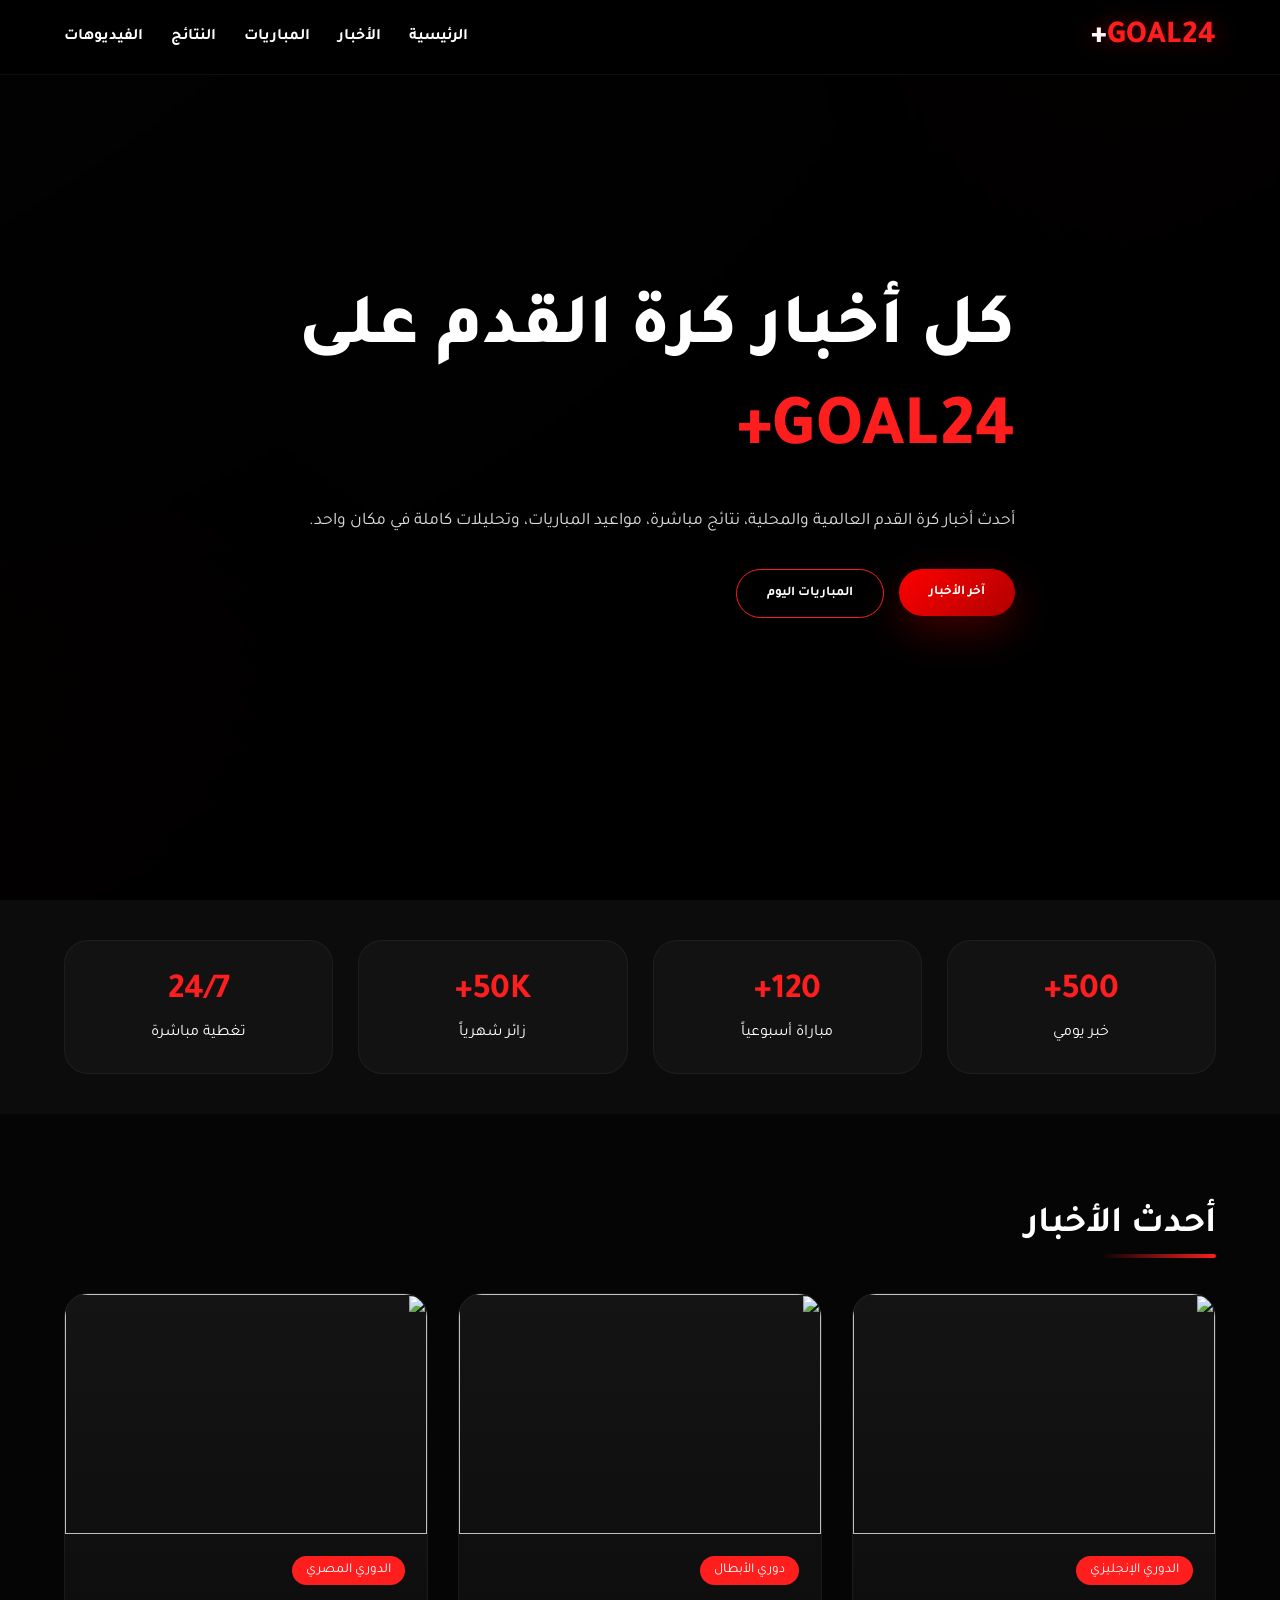
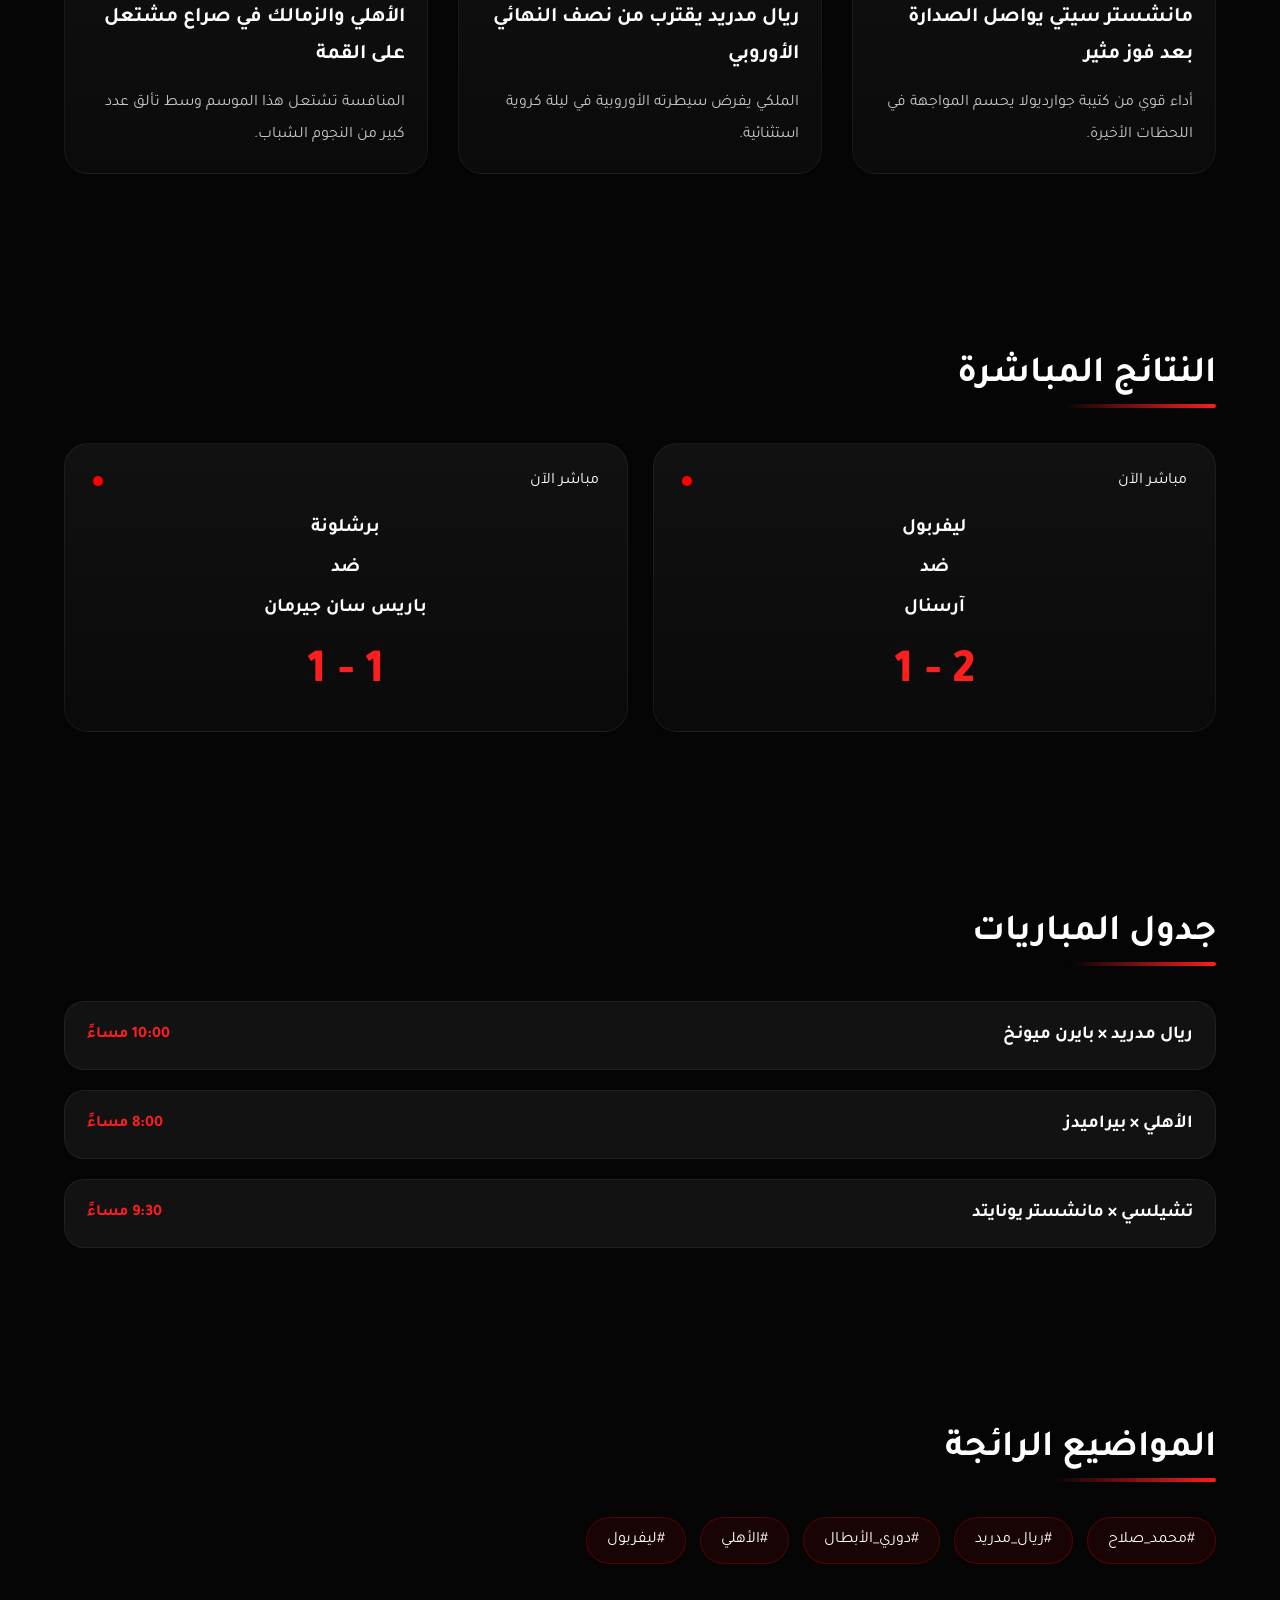
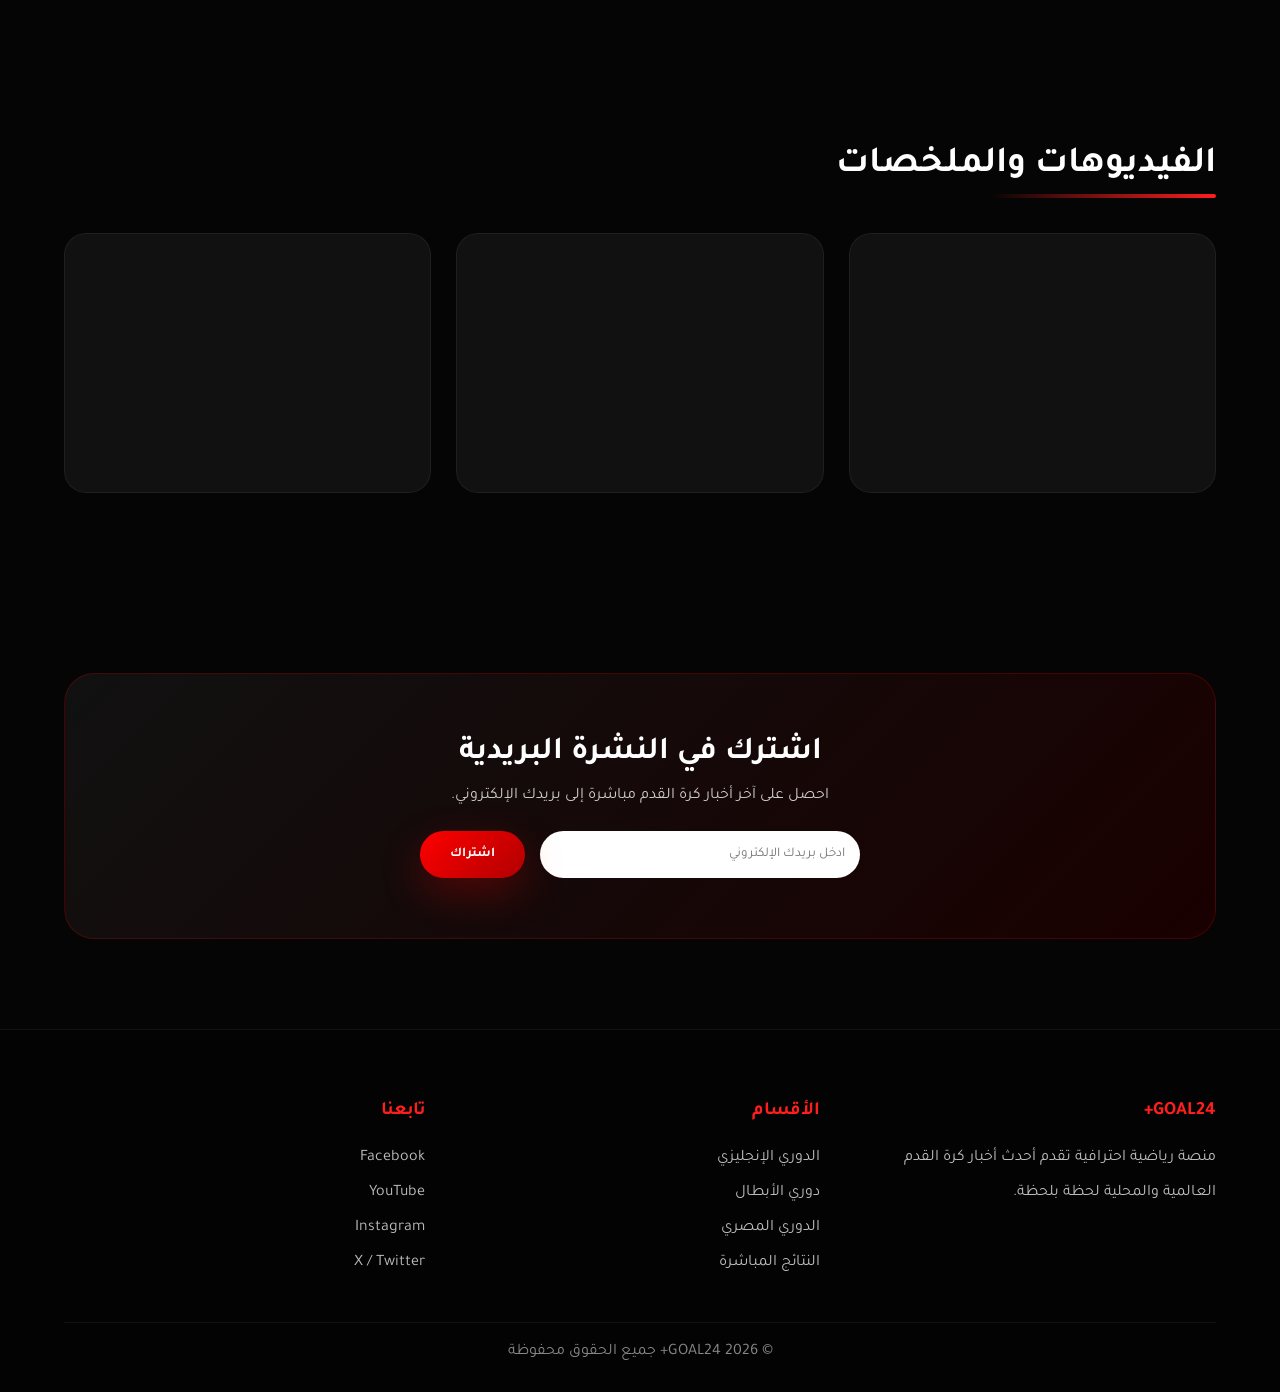
==== commit 61962a71: "Update index.html" ====
--- a/index.html
+++ b/index.html
@@ -6,18 +6,28 @@
 <meta charset="UTF-8">
 <meta name="viewport" content="width=device-width, initial-scale=1.0">
 
+<!-- Google Verification -->
 <meta name="google-site-verification" content="SAHILacznfUWreTXSTU44b_jSKLm3QtVd6n0D7liZwI"/>
 
+<!-- SEO -->
 <meta name="description" content="GOAL24+ | أحدث أخبار كرة القدم العالمية والمحلية، نتائج مباشرة، مباريات اليوم، فيديوهات وملخصات.">
 
 <meta name="keywords" content="كرة القدم, أخبار كرة القدم, مباريات اليوم, نتائج مباشرة, GOAL24+, football">
 
 <meta name="author" content="GOAL24+">
 
+<meta name="robots" content="index, follow">
+
+<meta property="og:title" content="GOAL24+ | Football News">
+<meta property="og:description" content="أحدث أخبار كرة القدم العالمية والمحلية لحظة بلحظة">
+<meta property="og:image" content="https://images.unsplash.com/photo-1547347298-4074fc3086f0?q=80&w=1600&auto=format&fit=crop">
+<meta property="og:type" content="website">
+
 <title>GOAL24+ | Football News</title>
 
 <link rel="icon" href="https://cdn-icons-png.flaticon.com/512/53/53283.png">
 
+<!-- Fonts -->
 <link rel="preconnect" href="https://fonts.googleapis.com">
 <link rel="preconnect" href="https://fonts.gstatic.com" crossorigin>
 
@@ -57,6 +67,8 @@
 z-index:-1;
 }
 
+/* Scrollbar */
+
 ::-webkit-scrollbar{
 width:8px;
 }
@@ -65,6 +77,8 @@
 background:var(--main);
 border-radius:20px;
 }
+
+/* Basic */
 
 a{
 text-decoration:none;
@@ -232,7 +246,40 @@
 background:var(--main);
 }
 
-/* SECTIONS */
+/* STATS */
+
+.stats{
+padding:40px 0;
+background:#0c0c0c;
+}
+
+.stats-grid{
+display:grid;
+grid-template-columns:repeat(auto-fit,minmax(220px,1fr));
+gap:25px;
+}
+
+.stat-box{
+background:#121212;
+padding:30px;
+border-radius:24px;
+text-align:center;
+border:1px solid rgba(255,255,255,.05);
+transition:.3s;
+}
+
+.stat-box:hover{
+transform:translateY(-8px);
+border-color:var(--main);
+}
+
+.stat-box h3{
+font-size:2.2rem;
+color:var(--main);
+margin-bottom:10px;
+}
+
+/* Sections */
 
 section{
 padding:90px 0;
@@ -394,7 +441,7 @@
 font-weight:700;
 }
 
-/* TRENDING */
+/* Trending */
 
 .trending{
 display:flex;
@@ -416,7 +463,7 @@
 transform:translateY(-3px);
 }
 
-/* VIDEOS */
+/* Videos */
 
 .videos{
 display:grid;
@@ -444,7 +491,43 @@
 border-radius:16px;
 }
 
-/* FOOTER */
+/* Newsletter */
+
+.newsletter{
+background:linear-gradient(135deg,#111,#1a0000);
+padding:60px 20px;
+text-align:center;
+border-radius:30px;
+border:1px solid rgba(255,0,0,.2);
+}
+
+.newsletter h2{
+font-size:2rem;
+margin-bottom:15px;
+}
+
+.newsletter p{
+color:#ccc;
+margin-bottom:25px;
+}
+
+.newsletter form{
+display:flex;
+justify-content:center;
+gap:15px;
+flex-wrap:wrap;
+}
+
+.newsletter input{
+padding:15px;
+width:320px;
+border:none;
+border-radius:50px;
+outline:none;
+font-family:'Tajawal',sans-serif;
+}
+
+/* Footer */
 
 footer{
 background:#030303;
@@ -487,7 +570,7 @@
 color:#888;
 }
 
-/* ANIMATION */
+/* Animation */
 
 .fade-in{
 opacity:0;
@@ -517,7 +600,7 @@
 }
 }
 
-/* TABLET */
+/* Tablet */
 
 @media(max-width:900px){
 
@@ -546,135 +629,49 @@
 
 }
 
-/* MOBILE */
+/* Mobile */
 
 @media(max-width:600px){
-
-html,body{
-overflow-x:hidden;
-}
 
 .container{
 width:94%;
 }
 
-nav{
-height:75px;
-padding:0 10px;
-}
-
-.nav-content{
-padding:14px 0;
-}
-
 .logo{
 font-size:1.5rem;
-}
-
-.menu-btn{
-font-size:2rem;
-}
-
-.nav-links{
-top:75px;
-gap:20px;
 }
 
 .hero{
 text-align:center;
 padding-top:90px;
-padding-bottom:50px;
-min-height:85vh;
-}
-
-.hero-content{
-max-width:100%;
 }
 
 .hero h1{
 font-size:2.2rem;
-line-height:1.6;
-}
-
-.hero p{
-font-size:.95rem;
-line-height:2;
 }
 
 .hero-btns{
 justify-content:center;
 }
 
-.btn{
-padding:13px 24px;
-font-size:.9rem;
-}
-
-section{
-padding:70px 0;
-}
-
-.section-title{
-font-size:1.7rem;
-margin-bottom:35px;
-}
-
 .news-grid,
 .live-wrapper,
-.videos{
+.videos,
+.stats-grid{
 grid-template-columns:1fr;
-gap:22px;
-}
-
-.news-card img{
-height:210px;
-}
-
-.news-content{
-padding:18px;
-}
-
-.news-content h3{
-font-size:1.1rem;
-}
-
-.news-content p{
-font-size:.92rem;
-}
-
-.live-card{
-padding:22px;
-}
-
-.teams{
-font-size:1rem;
-}
-
-.score{
-font-size:2.4rem;
-}
-
-.match-row{
-padding:18px;
-flex-direction:column;
-align-items:flex-start;
-}
-
-.match-teams{
-font-size:1rem;
-}
-
-.trend{
-padding:10px 16px;
-font-size:.85rem;
 }
 
 iframe{
 height:200px;
 }
 
-.footer-content{
-gap:25px;
+.newsletter form{
+flex-direction:column;
+align-items:center;
+}
+
+.newsletter input{
+width:100%;
 }
 
 }
@@ -683,6 +680,8 @@
 </head>
 
 <body>
+
+<!-- NAVBAR -->
 
 <nav>
 
@@ -710,6 +709,8 @@
 
 </nav>
 
+<!-- HERO -->
+
 <header class="hero" id="home">
 
 <div class="container hero-content">
@@ -742,6 +743,42 @@
 
 </header>
 
+<!-- STATS -->
+
+<section class="stats">
+
+<div class="container">
+
+<div class="stats-grid">
+
+<div class="stat-box fade-in">
+<h3>500+</h3>
+<p>خبر يومي</p>
+</div>
+
+<div class="stat-box fade-in">
+<h3>120+</h3>
+<p>مباراة أسبوعياً</p>
+</div>
+
+<div class="stat-box fade-in">
+<h3>50K+</h3>
+<p>زائر شهرياً</p>
+</div>
+
+<div class="stat-box fade-in">
+<h3>24/7</h3>
+<p>تغطية مباشرة</p>
+</div>
+
+</div>
+
+</div>
+
+</section>
+
+<!-- NEWS -->
+
 <section id="news">
 
 <div class="container">
@@ -818,6 +855,8 @@
 
 </section>
 
+<!-- LIVE -->
+
 <section id="live">
 
 <div class="container">
@@ -868,6 +907,8 @@
 
 </section>
 
+<!-- MATCHES -->
+
 <section id="matches">
 
 <div class="container">
@@ -898,6 +939,8 @@
 </div>
 
 </section>
+
+<!-- TRENDING -->
 
 <section>
 
@@ -921,6 +964,8 @@
 
 </section>
 
+<!-- VIDEOS -->
+
 <section id="videos">
 
 <div class="container">
@@ -948,6 +993,38 @@
 </div>
 
 </section>
+
+<!-- NEWSLETTER -->
+
+<section>
+
+<div class="container">
+
+<div class="newsletter fade-in">
+
+<h2>اشترك في النشرة البريدية</h2>
+
+<p>
+احصل على آخر أخبار كرة القدم مباشرة إلى بريدك الإلكتروني.
+</p>
+
+<form>
+
+<input type="email" placeholder="ادخل بريدك الإلكتروني">
+
+<button class="btn btn-primary">
+اشتراك
+</button>
+
+</form>
+
+</div>
+
+</div>
+
+</section>
+
+<!-- FOOTER -->
 
 <footer>
 
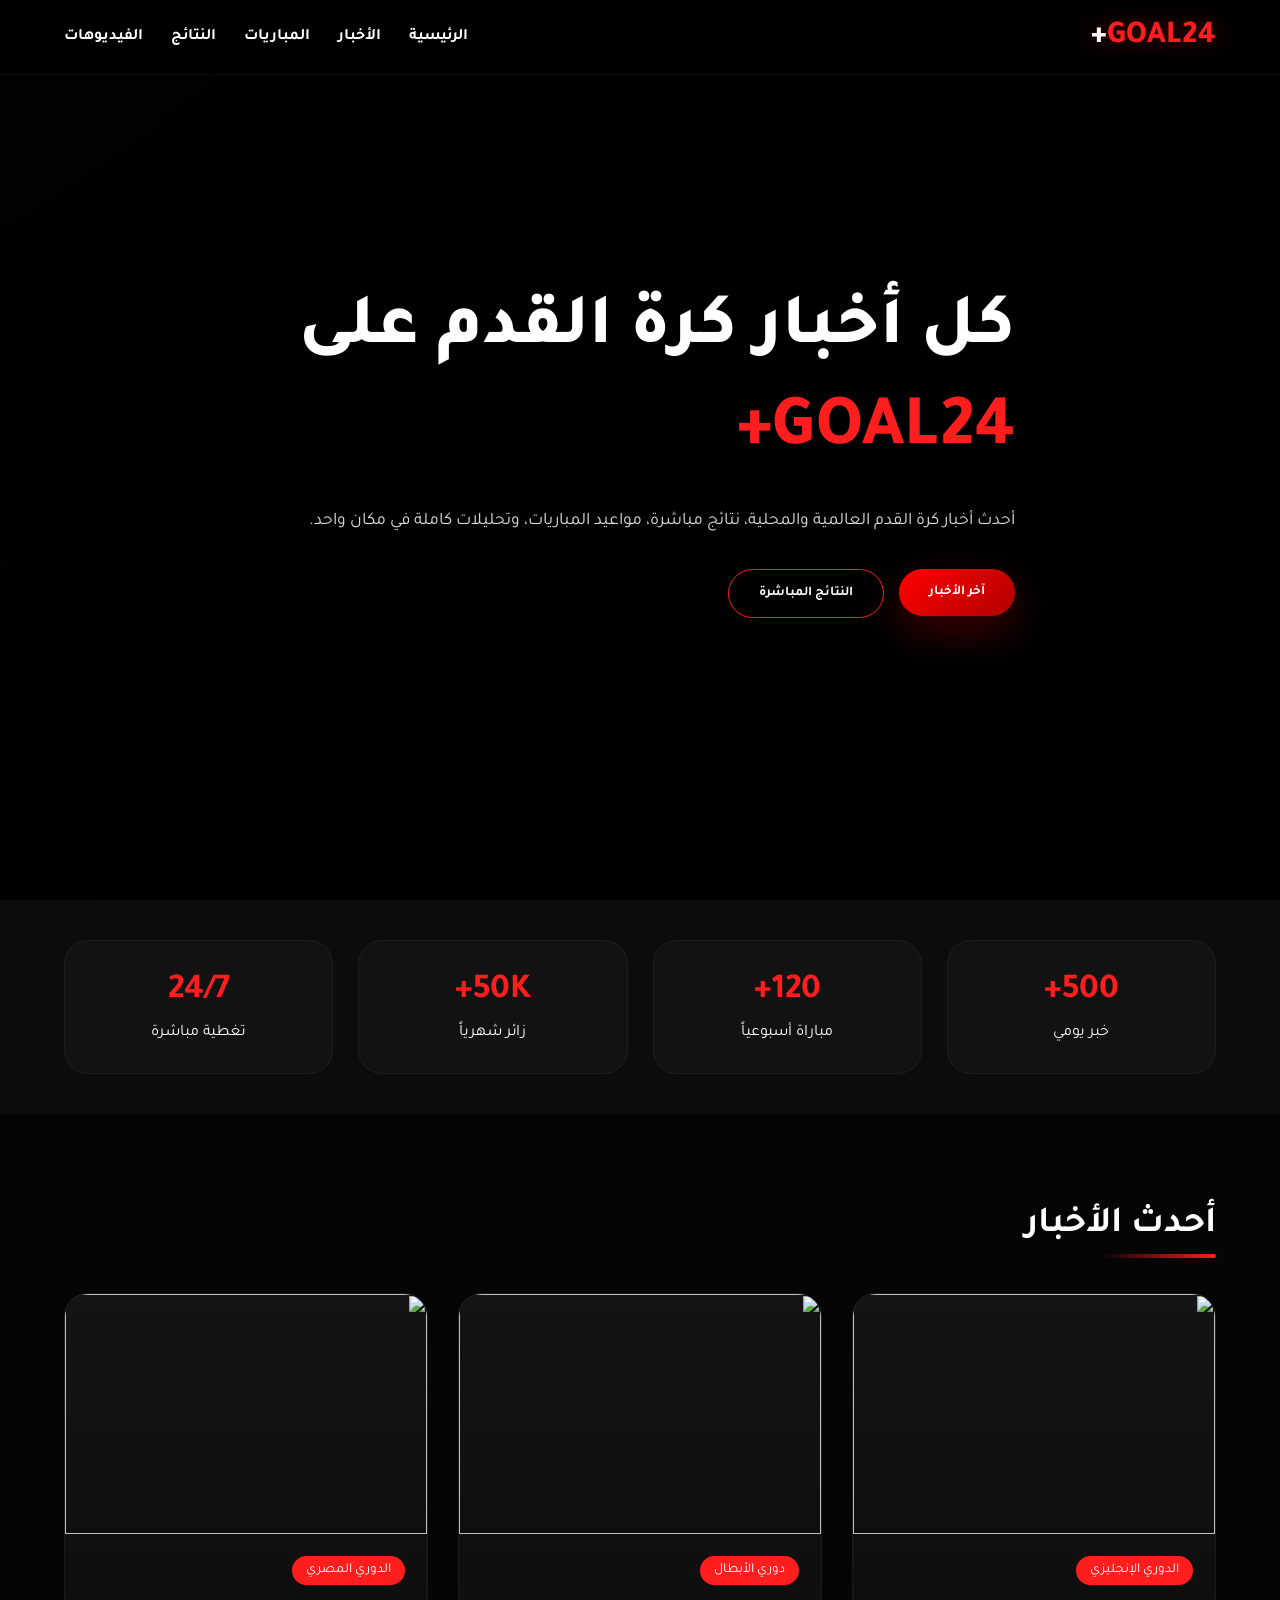
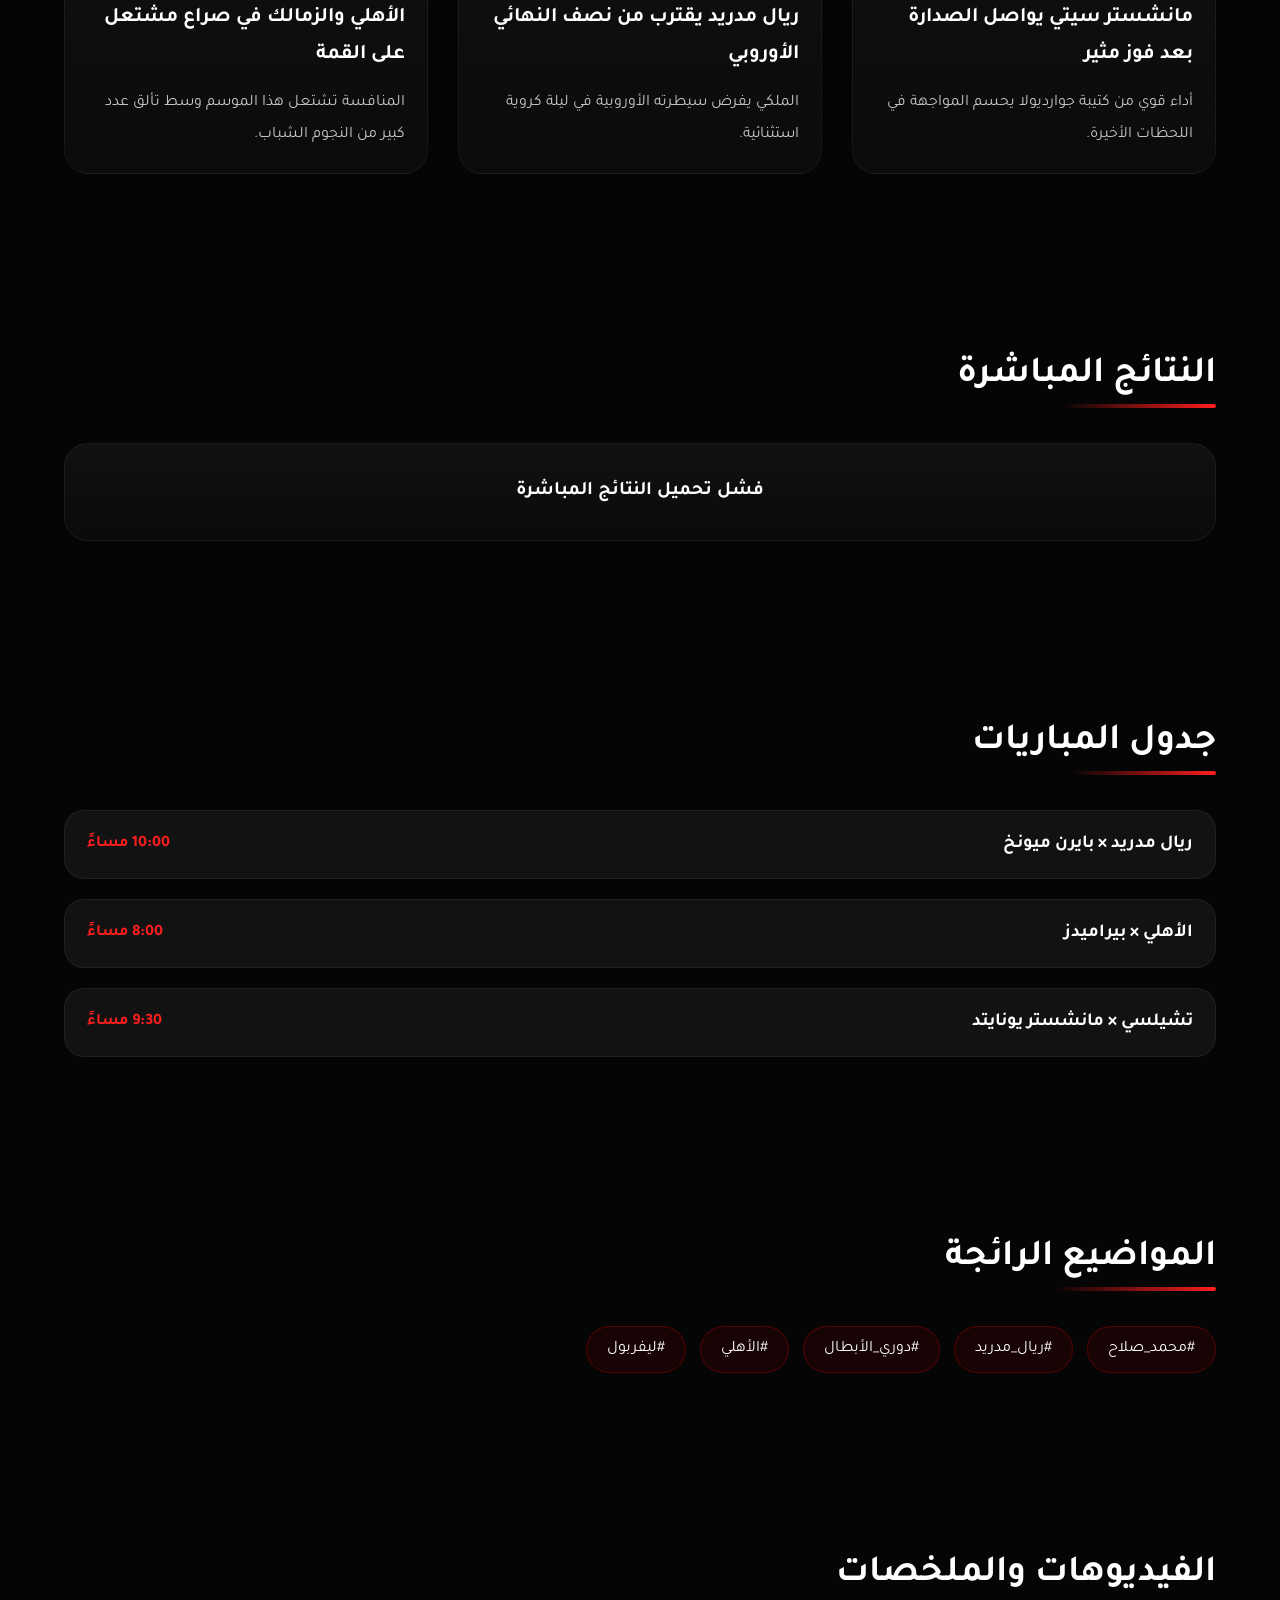
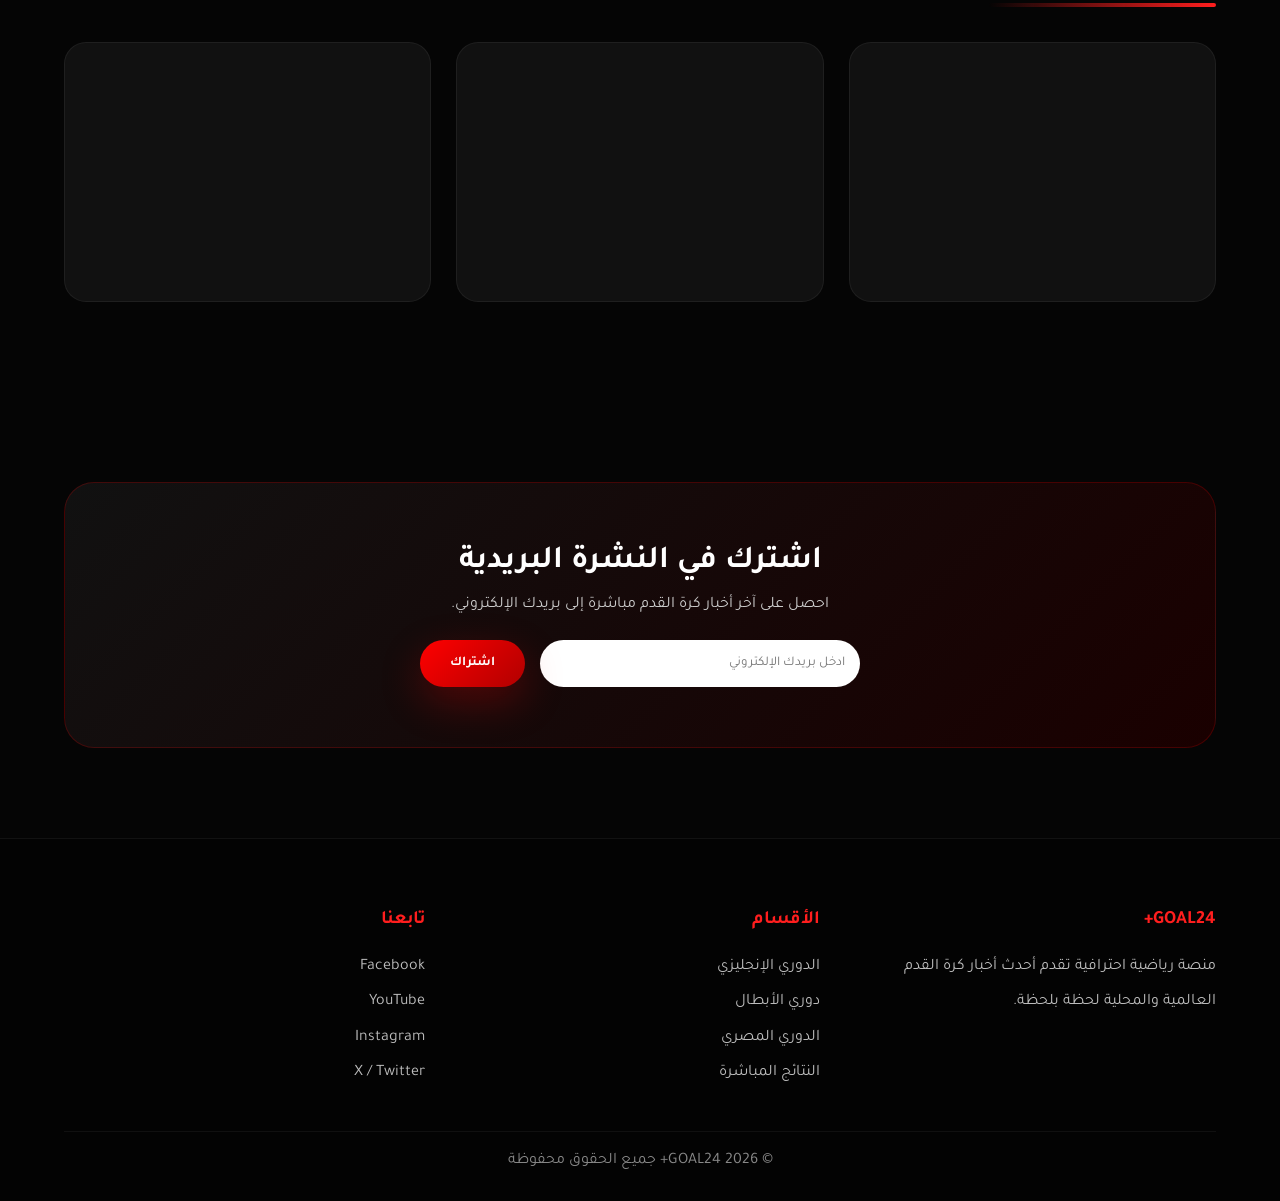
==== commit c5c5663a: "Update index.html" ====
--- a/index.html
+++ b/index.html
@@ -6,18 +6,14 @@
 <meta charset="UTF-8">
 <meta name="viewport" content="width=device-width, initial-scale=1.0">
 
-<!-- Google Verification -->
+<!-- SEO -->
 <meta name="google-site-verification" content="SAHILacznfUWreTXSTU44b_jSKLm3QtVd6n0D7liZwI"/>
-
-<!-- SEO -->
 <meta name="description" content="GOAL24+ | أحدث أخبار كرة القدم العالمية والمحلية، نتائج مباشرة، مباريات اليوم، فيديوهات وملخصات.">
-
 <meta name="keywords" content="كرة القدم, أخبار كرة القدم, مباريات اليوم, نتائج مباشرة, GOAL24+, football">
-
 <meta name="author" content="GOAL24+">
-
 <meta name="robots" content="index, follow">
 
+<!-- Open Graph -->
 <meta property="og:title" content="GOAL24+ | Football News">
 <meta property="og:description" content="أحدث أخبار كرة القدم العالمية والمحلية لحظة بلحظة">
 <meta property="og:image" content="https://images.unsplash.com/photo-1547347298-4074fc3086f0?q=80&w=1600&auto=format&fit=crop">
@@ -41,6 +37,7 @@
 --card:#101010;
 --text:#ffffff;
 --gray:#bdbdbd;
+--green:#00d26a;
 }
 
 *{
@@ -67,8 +64,6 @@
 z-index:-1;
 }
 
-/* Scrollbar */
-
 ::-webkit-scrollbar{
 width:8px;
 }
@@ -77,8 +72,6 @@
 background:var(--main);
 border-radius:20px;
 }
-
-/* Basic */
 
 a{
 text-decoration:none;
@@ -125,7 +118,7 @@
 }
 
 .logo span{
-color:#fff;
+color:white;
 }
 
 .nav-links{
@@ -354,7 +347,7 @@
 line-height:2;
 }
 
-/* LIVE */
+/* LIVE SCORES */
 
 .live-wrapper{
 display:grid;
@@ -380,6 +373,11 @@
 justify-content:space-between;
 align-items:center;
 margin-bottom:18px;
+}
+
+.live-status{
+color:var(--green);
+font-weight:700;
 }
 
 .live-dot{
@@ -441,7 +439,7 @@
 font-weight:700;
 }
 
-/* Trending */
+/* TRENDING */
 
 .trending{
 display:flex;
@@ -463,7 +461,7 @@
 transform:translateY(-3px);
 }
 
-/* Videos */
+/* VIDEOS */
 
 .videos{
 display:grid;
@@ -491,7 +489,7 @@
 border-radius:16px;
 }
 
-/* Newsletter */
+/* NEWSLETTER */
 
 .newsletter{
 background:linear-gradient(135deg,#111,#1a0000);
@@ -527,7 +525,7 @@
 font-family:'Tajawal',sans-serif;
 }
 
-/* Footer */
+/* FOOTER */
 
 footer{
 background:#030303;
@@ -570,7 +568,7 @@
 color:#888;
 }
 
-/* Animation */
+/* ANIMATION */
 
 .fade-in{
 opacity:0;
@@ -600,7 +598,7 @@
 }
 }
 
-/* Tablet */
+/* TABLET */
 
 @media(max-width:900px){
 
@@ -629,7 +627,7 @@
 
 }
 
-/* Mobile */
+/* MOBILE */
 
 @media(max-width:600px){
 
@@ -677,6 +675,7 @@
 }
 
 </style>
+
 </head>
 
 <body>
@@ -731,9 +730,9 @@
 </button>
 </a>
 
-<a href="#matches">
+<a href="#live">
 <button class="btn btn-outline">
-المباريات اليوم
+النتائج المباشرة
 </button>
 </a>
 
@@ -855,7 +854,7 @@
 
 </section>
 
-<!-- LIVE -->
+<!-- LIVE SCORES -->
 
 <section id="live">
 
@@ -865,40 +864,10 @@
 النتائج المباشرة
 </h2>
 
-<div class="live-wrapper">
-
-<div class="live-card fade-in">
-
-<div class="live-top">
-<span>مباشر الآن</span>
-<div class="live-dot"></div>
-</div>
-
-<div class="teams">
-ليفربول<br>ضد<br>آرسنال
-</div>
-
-<div class="score">
-2 - 1
-</div>
-
-</div>
-
-<div class="live-card fade-in">
-
-<div class="live-top">
-<span>مباشر الآن</span>
-<div class="live-dot"></div>
-</div>
-
-<div class="teams">
-برشلونة<br>ضد<br>باريس سان جيرمان
-</div>
-
-<div class="score">
-1 - 1
-</div>
-
+<div class="live-wrapper" id="liveScores">
+
+<div class="live-card">
+<div class="teams">جاري تحميل النتائج المباشرة...</div>
 </div>
 
 </div>
@@ -1002,7 +971,9 @@
 
 <div class="newsletter fade-in">
 
-<h2>اشترك في النشرة البريدية</h2>
+<h2>
+اشترك في النشرة البريدية
+</h2>
 
 <p>
 احصل على آخر أخبار كرة القدم مباشرة إلى بريدك الإلكتروني.
@@ -1080,6 +1051,8 @@
 
 <script>
 
+/* MENU */
+
 const menuBtn=document.getElementById("menuBtn");
 const navLinks=document.getElementById("navLinks");
 
@@ -1087,6 +1060,8 @@
 navLinks.classList.toggle("active");
 };
 
+/* FADE */
+
 const fadeElements=document.querySelectorAll(".fade-in");
 
 const observer=new IntersectionObserver(entries=>{
@@ -1104,6 +1079,8 @@
 });
 
 fadeElements.forEach(el=>observer.observe(el));
+
+/* NAVBAR SCROLL */
 
 window.addEventListener("scroll",()=>{
 
@@ -1119,6 +1096,99 @@
 
 });
 
+/* LIVE SCORES API */
+
+async function loadLiveScores(){
+
+const container=document.getElementById("liveScores");
+
+try{
+
+const response=await fetch("https://site.api.espn.com/apis/site/v2/sports/soccer/all/scoreboard");
+
+const data=await response.json();
+
+const games=data.events.slice(0,8);
+
+container.innerHTML="";
+
+games.forEach(game=>{
+
+const comp=game.competitions[0];
+
+const home=comp.competitors[0];
+const away=comp.competitors[1];
+
+const homeName=home.team.displayName;
+const awayName=away.team.displayName;
+
+const homeScore=home.score;
+const awayScore=away.score;
+
+const status=game.status.type.description;
+
+container.innerHTML+=`
+
+<div class="live-card fade-in">
+
+<div class="live-top">
+
+<span class="live-status">${status}</span>
+
+<div class="live-dot"></div>
+
+</div>
+
+<div class="teams">
+
+${homeName}
+
+<br>
+
+ضد
+
+<br>
+
+${awayName}
+
+</div>
+
+<div class="score">
+
+${homeScore} - ${awayScore}
+
+</div>
+
+</div>
+
+`;
+
+});
+
+}catch(error){
+
+container.innerHTML=`
+
+<div class="live-card">
+
+<div class="teams">
+
+فشل تحميل النتائج المباشرة
+
+</div>
+
+</div>
+
+`;
+
+}
+
+}
+
+loadLiveScores();
+
+setInterval(loadLiveScores,60000);
+
 </script>
 
 </body>
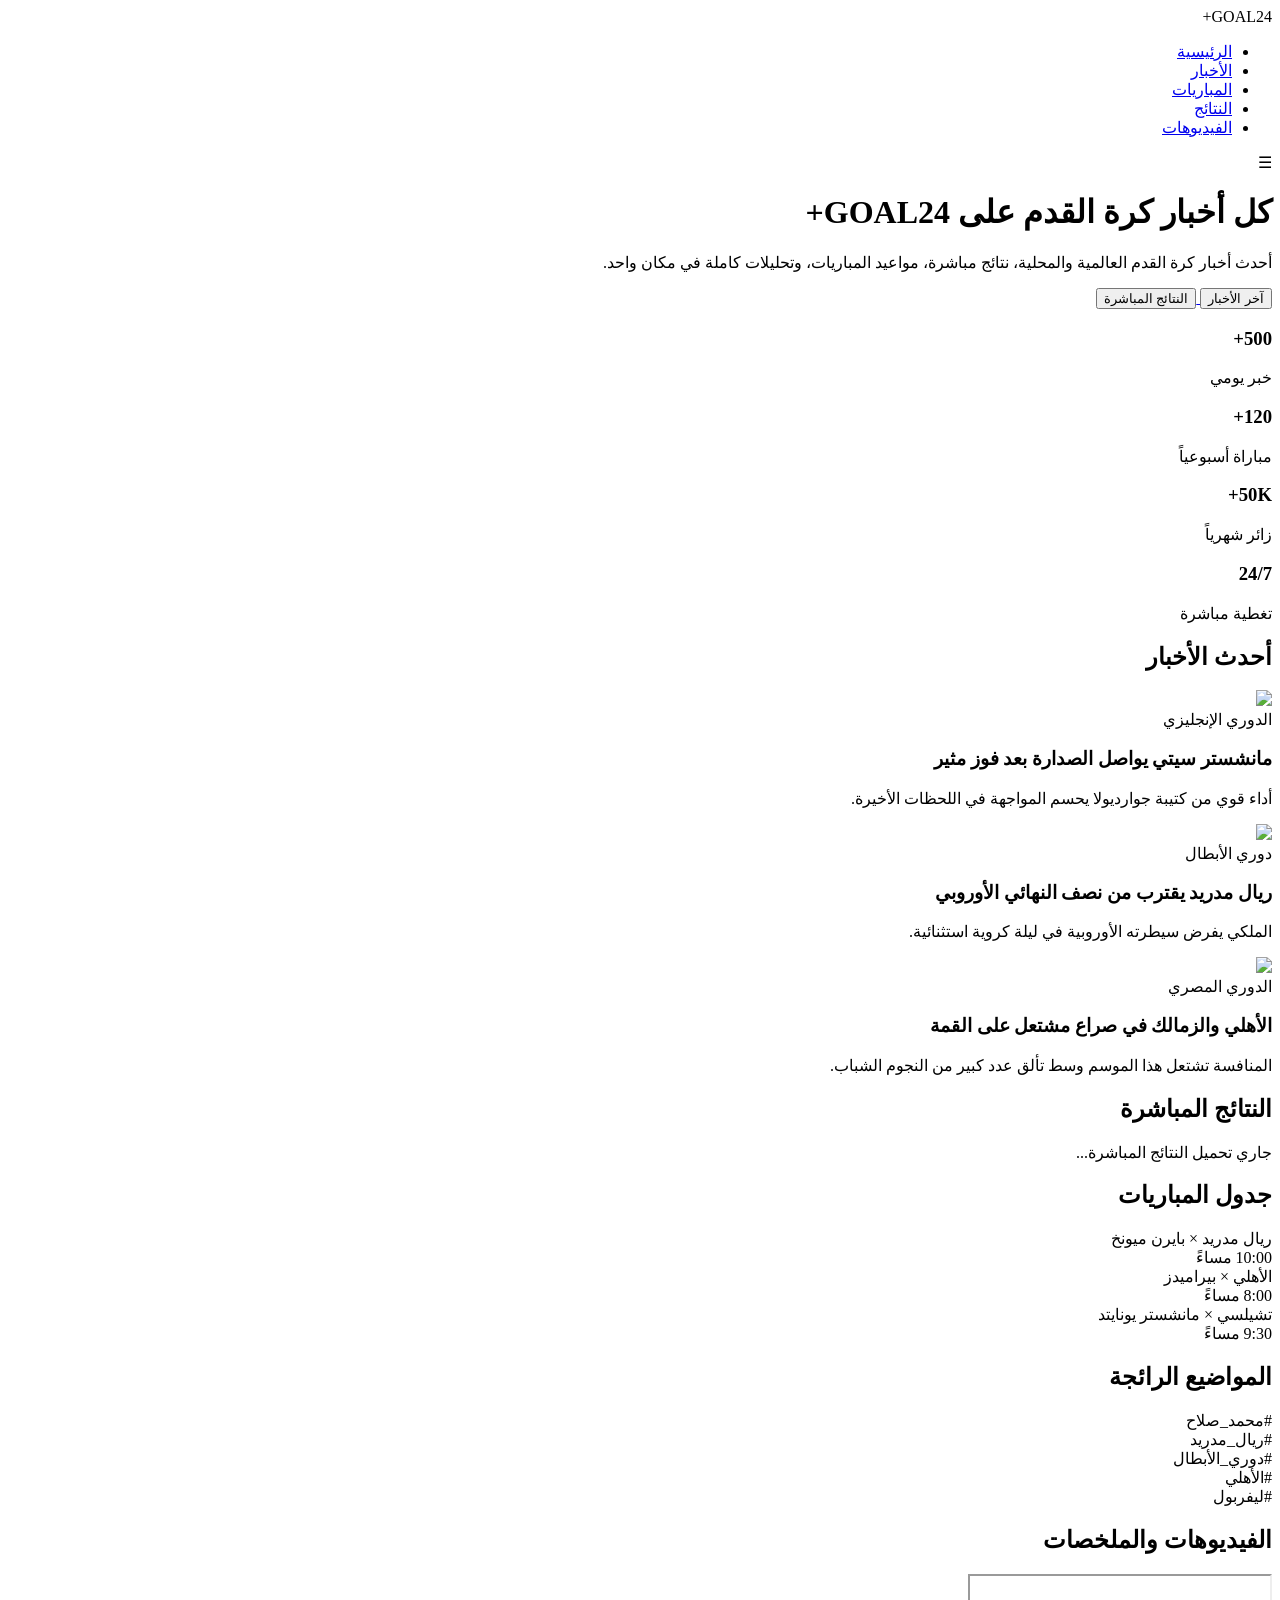
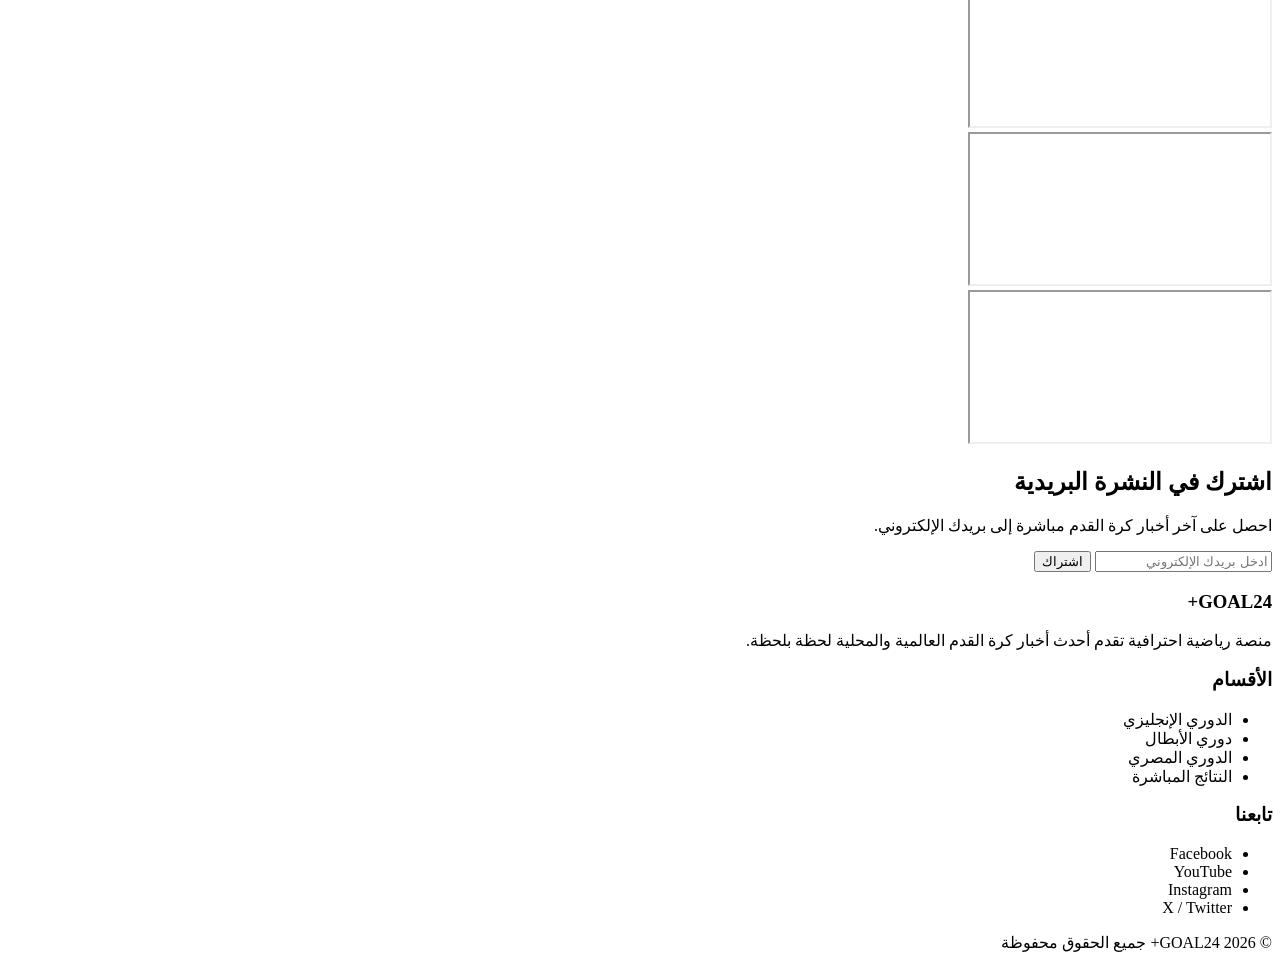
==== commit a4ba3e75: "Update index.html" ====
--- a/index.html
+++ b/index.html
@@ -7,7 +7,7 @@
 <meta name="viewport" content="width=device-width, initial-scale=1.0">
 
 <!-- SEO -->
-<meta name="google-site-verification" content="SAHILacznfUWreTXSTU44b_jSKLm3QtVd6n0D7liZwI"/>
+<meta name="google-site-verification" content="eca2e99a64ecceb1fca9a430699139fe"/>
 <meta name="description" content="GOAL24+ | أحدث أخبار كرة القدم العالمية والمحلية، نتائج مباشرة، مباريات اليوم، فيديوهات وملخصات.">
 <meta name="keywords" content="كرة القدم, أخبار كرة القدم, مباريات اليوم, نتائج مباشرة, GOAL24+, football">
 <meta name="author" content="GOAL24+">
@@ -29,652 +29,8 @@
 
 <link href="https://fonts.googleapis.com/css2?family=Tajawal:wght@300;400;500;700;800&display=swap" rel="stylesheet">
 
-<style>
-
-:root{
---main:#ff1e1e;
---dark:#050505;
---card:#101010;
---text:#ffffff;
---gray:#bdbdbd;
---green:#00d26a;
-}
-
-*{
-margin:0;
-padding:0;
-box-sizing:border-box;
-scroll-behavior:smooth;
-}
-
-body{
-font-family:'Tajawal',sans-serif;
-background:var(--dark);
-color:var(--text);
-overflow-x:hidden;
-}
-
-body::before{
-content:"";
-position:fixed;
-inset:0;
-background:
-radial-gradient(circle at top right,rgba(255,0,0,.15),transparent 30%),
-radial-gradient(circle at bottom left,rgba(255,0,0,.08),transparent 35%);
-z-index:-1;
-}
-
-::-webkit-scrollbar{
-width:8px;
-}
-
-::-webkit-scrollbar-thumb{
-background:var(--main);
-border-radius:20px;
-}
-
-a{
-text-decoration:none;
-color:inherit;
-}
-
-img{
-width:100%;
-display:block;
-}
-
-.container{
-width:90%;
-max-width:1400px;
-margin:auto;
-}
-
-/* NAVBAR */
-
-nav{
-position:fixed;
-top:0;
-right:0;
-width:100%;
-z-index:999;
-background:rgba(0,0,0,.6);
-backdrop-filter:blur(18px);
-border-bottom:1px solid rgba(255,255,255,.05);
-transition:.3s;
-}
-
-.nav-content{
-display:flex;
-align-items:center;
-justify-content:space-between;
-padding:18px 0;
-}
-
-.logo{
-font-size:2rem;
-font-weight:800;
-color:var(--main);
-text-shadow:0 0 20px rgba(255,0,0,.4);
-}
-
-.logo span{
-color:white;
-}
-
-.nav-links{
-display:flex;
-gap:28px;
-list-style:none;
-}
-
-.nav-links a{
-position:relative;
-font-weight:600;
-transition:.3s;
-}
-
-.nav-links a::after{
-content:"";
-position:absolute;
-right:0;
-bottom:-8px;
-width:0;
-height:2px;
-background:var(--main);
-transition:.3s;
-}
-
-.nav-links a:hover{
-color:var(--main);
-}
-
-.nav-links a:hover::after{
-width:100%;
-}
-
-.menu-btn{
-display:none;
-font-size:2rem;
-cursor:pointer;
-}
-
-/* HERO */
-
-.hero{
-min-height:100vh;
-display:flex;
-align-items:center;
-background:
-linear-gradient(to left,rgba(0,0,0,.92),rgba(0,0,0,.5)),
-url('https://images.unsplash.com/photo-1547347298-4074fc3086f0?q=80&w=1600&auto=format&fit=crop') center/cover;
-position:relative;
-overflow:hidden;
-}
-
-.hero::before{
-content:"";
-position:absolute;
-inset:0;
-background:linear-gradient(180deg,transparent,rgba(0,0,0,.8));
-}
-
-.hero-content{
-position:relative;
-z-index:2;
-max-width:750px;
-animation:fadeUp 1s ease;
-}
-
-.hero h1{
-font-size:4.5rem;
-line-height:1.4;
-margin-bottom:20px;
-font-weight:800;
-}
-
-.hero h1 span{
-color:var(--main);
-}
-
-.hero p{
-color:#ddd;
-font-size:1.1rem;
-line-height:2;
-margin-bottom:30px;
-}
-
-.hero-btns{
-display:flex;
-gap:15px;
-flex-wrap:wrap;
-}
-
-.btn{
-padding:15px 30px;
-border:none;
-border-radius:50px;
-cursor:pointer;
-font-weight:700;
-font-family:'Tajawal',sans-serif;
-transition:.3s;
-}
-
-.btn-primary{
-background:linear-gradient(135deg,#ff0000,#b10000);
-color:white;
-box-shadow:0 15px 40px rgba(255,0,0,.25);
-}
-
-.btn-primary:hover{
-transform:translateY(-5px);
-}
-
-.btn-outline{
-background:transparent;
-border:1px solid var(--main);
-color:white;
-}
-
-.btn-outline:hover{
-background:var(--main);
-}
-
-/* STATS */
-
-.stats{
-padding:40px 0;
-background:#0c0c0c;
-}
-
-.stats-grid{
-display:grid;
-grid-template-columns:repeat(auto-fit,minmax(220px,1fr));
-gap:25px;
-}
-
-.stat-box{
-background:#121212;
-padding:30px;
-border-radius:24px;
-text-align:center;
-border:1px solid rgba(255,255,255,.05);
-transition:.3s;
-}
-
-.stat-box:hover{
-transform:translateY(-8px);
-border-color:var(--main);
-}
-
-.stat-box h3{
-font-size:2.2rem;
-color:var(--main);
-margin-bottom:10px;
-}
-
-/* Sections */
-
-section{
-padding:90px 0;
-}
-
-.section-title{
-font-size:2.3rem;
-margin-bottom:45px;
-position:relative;
-display:inline-block;
-}
-
-.section-title::after{
-content:"";
-position:absolute;
-right:0;
-bottom:-10px;
-width:60%;
-height:4px;
-background:linear-gradient(to left,var(--main),transparent);
-border-radius:30px;
-}
-
-/* NEWS */
-
-.news-grid{
-display:grid;
-grid-template-columns:repeat(auto-fit,minmax(300px,1fr));
-gap:30px;
-}
-
-.news-card{
-background:linear-gradient(180deg,#141414,#0b0b0b);
-border-radius:24px;
-overflow:hidden;
-border:1px solid rgba(255,255,255,.05);
-transition:.4s;
-}
-
-.news-card:hover{
-transform:translateY(-10px);
-border-color:rgba(255,0,0,.4);
-box-shadow:0 20px 50px rgba(255,0,0,.15);
-}
-
-.news-card img{
-height:240px;
-object-fit:cover;
-}
-
-.news-content{
-padding:22px;
-}
-
-.tag{
-display:inline-block;
-background:var(--main);
-padding:6px 14px;
-border-radius:30px;
-font-size:.85rem;
-margin-bottom:15px;
-}
-
-.news-content h3{
-font-size:1.3rem;
-line-height:1.8;
-margin-bottom:12px;
-}
-
-.news-content p{
-color:#c6c6c6;
-line-height:2;
-}
-
-/* LIVE SCORES */
-
-.live-wrapper{
-display:grid;
-grid-template-columns:repeat(auto-fit,minmax(280px,1fr));
-gap:25px;
-}
-
-.live-card{
-background:linear-gradient(180deg,#111,#0a0a0a);
-border-radius:24px;
-padding:28px;
-border:1px solid rgba(255,255,255,.06);
-transition:.3s;
-}
-
-.live-card:hover{
-transform:translateY(-8px);
-border-color:var(--main);
-}
-
-.live-top{
-display:flex;
-justify-content:space-between;
-align-items:center;
-margin-bottom:18px;
-}
-
-.live-status{
-color:var(--green);
-font-weight:700;
-}
-
-.live-dot{
-width:10px;
-height:10px;
-background:red;
-border-radius:50%;
-animation:pulse 1s infinite;
-}
-
-.teams{
-text-align:center;
-line-height:2.1;
-font-size:1.2rem;
-font-weight:700;
-}
-
-.score{
-font-size:3rem;
-text-align:center;
-color:var(--main);
-margin-top:15px;
-font-weight:800;
-}
-
-/* MATCHES */
-
-.matches{
-display:flex;
-flex-direction:column;
-gap:20px;
-}
-
-.match-row{
-background:#121212;
-border-radius:20px;
-padding:22px;
-display:flex;
-justify-content:space-between;
-align-items:center;
-flex-wrap:wrap;
-gap:15px;
-border:1px solid rgba(255,255,255,.06);
-transition:.3s;
-}
-
-.match-row:hover{
-border-color:var(--main);
-transform:translateX(-5px);
-}
-
-.match-teams{
-font-size:1.15rem;
-font-weight:700;
-}
-
-.match-time{
-color:var(--main);
-font-weight:700;
-}
-
-/* TRENDING */
-
-.trending{
-display:flex;
-flex-wrap:wrap;
-gap:14px;
-}
-
-.trend{
-background:rgba(255,0,0,.08);
-border:1px solid rgba(255,0,0,.25);
-padding:13px 20px;
-border-radius:50px;
-transition:.3s;
-cursor:pointer;
-}
-
-.trend:hover{
-background:var(--main);
-transform:translateY(-3px);
-}
-
-/* VIDEOS */
-
-.videos{
-display:grid;
-grid-template-columns:repeat(auto-fit,minmax(320px,1fr));
-gap:25px;
-}
-
-.video-card{
-background:#111;
-padding:10px;
-border-radius:22px;
-border:1px solid rgba(255,255,255,.06);
-transition:.3s;
-}
-
-.video-card:hover{
-transform:translateY(-8px);
-border-color:var(--main);
-}
-
-iframe{
-width:100%;
-height:230px;
-border:none;
-border-radius:16px;
-}
-
-/* NEWSLETTER */
-
-.newsletter{
-background:linear-gradient(135deg,#111,#1a0000);
-padding:60px 20px;
-text-align:center;
-border-radius:30px;
-border:1px solid rgba(255,0,0,.2);
-}
-
-.newsletter h2{
-font-size:2rem;
-margin-bottom:15px;
-}
-
-.newsletter p{
-color:#ccc;
-margin-bottom:25px;
-}
-
-.newsletter form{
-display:flex;
-justify-content:center;
-gap:15px;
-flex-wrap:wrap;
-}
-
-.newsletter input{
-padding:15px;
-width:320px;
-border:none;
-border-radius:50px;
-outline:none;
-font-family:'Tajawal',sans-serif;
-}
-
-/* FOOTER */
-
-footer{
-background:#030303;
-padding:70px 0 30px;
-border-top:1px solid rgba(255,255,255,.06);
-}
-
-.footer-content{
-display:grid;
-grid-template-columns:repeat(auto-fit,minmax(250px,1fr));
-gap:35px;
-margin-bottom:40px;
-}
-
-.footer-box h3{
-color:var(--main);
-margin-bottom:18px;
-}
-
-.footer-box p,
-.footer-box li{
-color:#bdbdbd;
-line-height:2.2;
-list-style:none;
-}
-
-.footer-box li{
-transition:.3s;
-cursor:pointer;
-}
-
-.footer-box li:hover{
-color:var(--main);
-}
-
-.copyright{
-text-align:center;
-padding-top:20px;
-border-top:1px solid rgba(255,255,255,.05);
-color:#888;
-}
-
-/* ANIMATION */
-
-.fade-in{
-opacity:0;
-transform:translateY(40px);
-transition:1s;
-}
-
-.fade-in.show{
-opacity:1;
-transform:translateY(0);
-}
-
-@keyframes pulse{
-0%{opacity:.4;}
-50%{opacity:1;}
-100%{opacity:.4;}
-}
-
-@keyframes fadeUp{
-from{
-opacity:0;
-transform:translateY(40px);
-}
-to{
-opacity:1;
-transform:translateY(0);
-}
-}
-
-/* TABLET */
-
-@media(max-width:900px){
-
-.nav-links{
-position:absolute;
-top:80px;
-right:-100%;
-width:100%;
-flex-direction:column;
-background:#111;
-padding:30px;
-transition:.4s;
-}
-
-.nav-links.active{
-right:0;
-}
-
-.menu-btn{
-display:block;
-}
-
-.hero h1{
-font-size:3rem;
-}
-
-}
-
-/* MOBILE */
-
-@media(max-width:600px){
-
-.container{
-width:94%;
-}
-
-.logo{
-font-size:1.5rem;
-}
-
-.hero{
-text-align:center;
-padding-top:90px;
-}
-
-.hero h1{
-font-size:2.2rem;
-}
-
-.hero-btns{
-justify-content:center;
-}
-
-.news-grid,
-.live-wrapper,
-.videos,
-.stats-grid{
-grid-template-columns:1fr;
-}
-
-iframe{
-height:200px;
-}
-
-.newsletter form{
-flex-direction:column;
-align-items:center;
-}
-
-.newsletter input{
-width:100%;
-}
-
-}
-
-</style>
+<!-- CSS FILE -->
+<link rel="stylesheet" href="style.css">
 
 </head>
 
@@ -1049,147 +405,8 @@
 
 </footer>
 
-<script>
-
-/* MENU */
-
-const menuBtn=document.getElementById("menuBtn");
-const navLinks=document.getElementById("navLinks");
-
-menuBtn.onclick=()=>{
-navLinks.classList.toggle("active");
-};
-
-/* FADE */
-
-const fadeElements=document.querySelectorAll(".fade-in");
-
-const observer=new IntersectionObserver(entries=>{
-
-entries.forEach(entry=>{
-
-if(entry.isIntersecting){
-entry.target.classList.add("show");
-}
-
-});
-
-},{
-threshold:0.2
-});
-
-fadeElements.forEach(el=>observer.observe(el));
-
-/* NAVBAR SCROLL */
-
-window.addEventListener("scroll",()=>{
-
-const nav=document.querySelector("nav");
-
-if(window.scrollY>50){
-nav.style.background="rgba(0,0,0,.92)";
-nav.style.boxShadow="0 10px 30px rgba(0,0,0,.4)";
-}else{
-nav.style.background="rgba(0,0,0,.65)";
-nav.style.boxShadow="none";
-}
-
-});
-
-/* LIVE SCORES API */
-
-async function loadLiveScores(){
-
-const container=document.getElementById("liveScores");
-
-try{
-
-const response=await fetch("https://site.api.espn.com/apis/site/v2/sports/soccer/all/scoreboard");
-
-const data=await response.json();
-
-const games=data.events.slice(0,8);
-
-container.innerHTML="";
-
-games.forEach(game=>{
-
-const comp=game.competitions[0];
-
-const home=comp.competitors[0];
-const away=comp.competitors[1];
-
-const homeName=home.team.displayName;
-const awayName=away.team.displayName;
-
-const homeScore=home.score;
-const awayScore=away.score;
-
-const status=game.status.type.description;
-
-container.innerHTML+=`
-
-<div class="live-card fade-in">
-
-<div class="live-top">
-
-<span class="live-status">${status}</span>
-
-<div class="live-dot"></div>
-
-</div>
-
-<div class="teams">
-
-${homeName}
-
-<br>
-
-ضد
-
-<br>
-
-${awayName}
-
-</div>
-
-<div class="score">
-
-${homeScore} - ${awayScore}
-
-</div>
-
-</div>
-
-`;
-
-});
-
-}catch(error){
-
-container.innerHTML=`
-
-<div class="live-card">
-
-<div class="teams">
-
-فشل تحميل النتائج المباشرة
-
-</div>
-
-</div>
-
-`;
-
-}
-
-}
-
-loadLiveScores();
-
-setInterval(loadLiveScores,60000);
-
-</script>
+<!-- JS FILE -->
+<script src="script.js"></script>
 
 </body>
 </html>
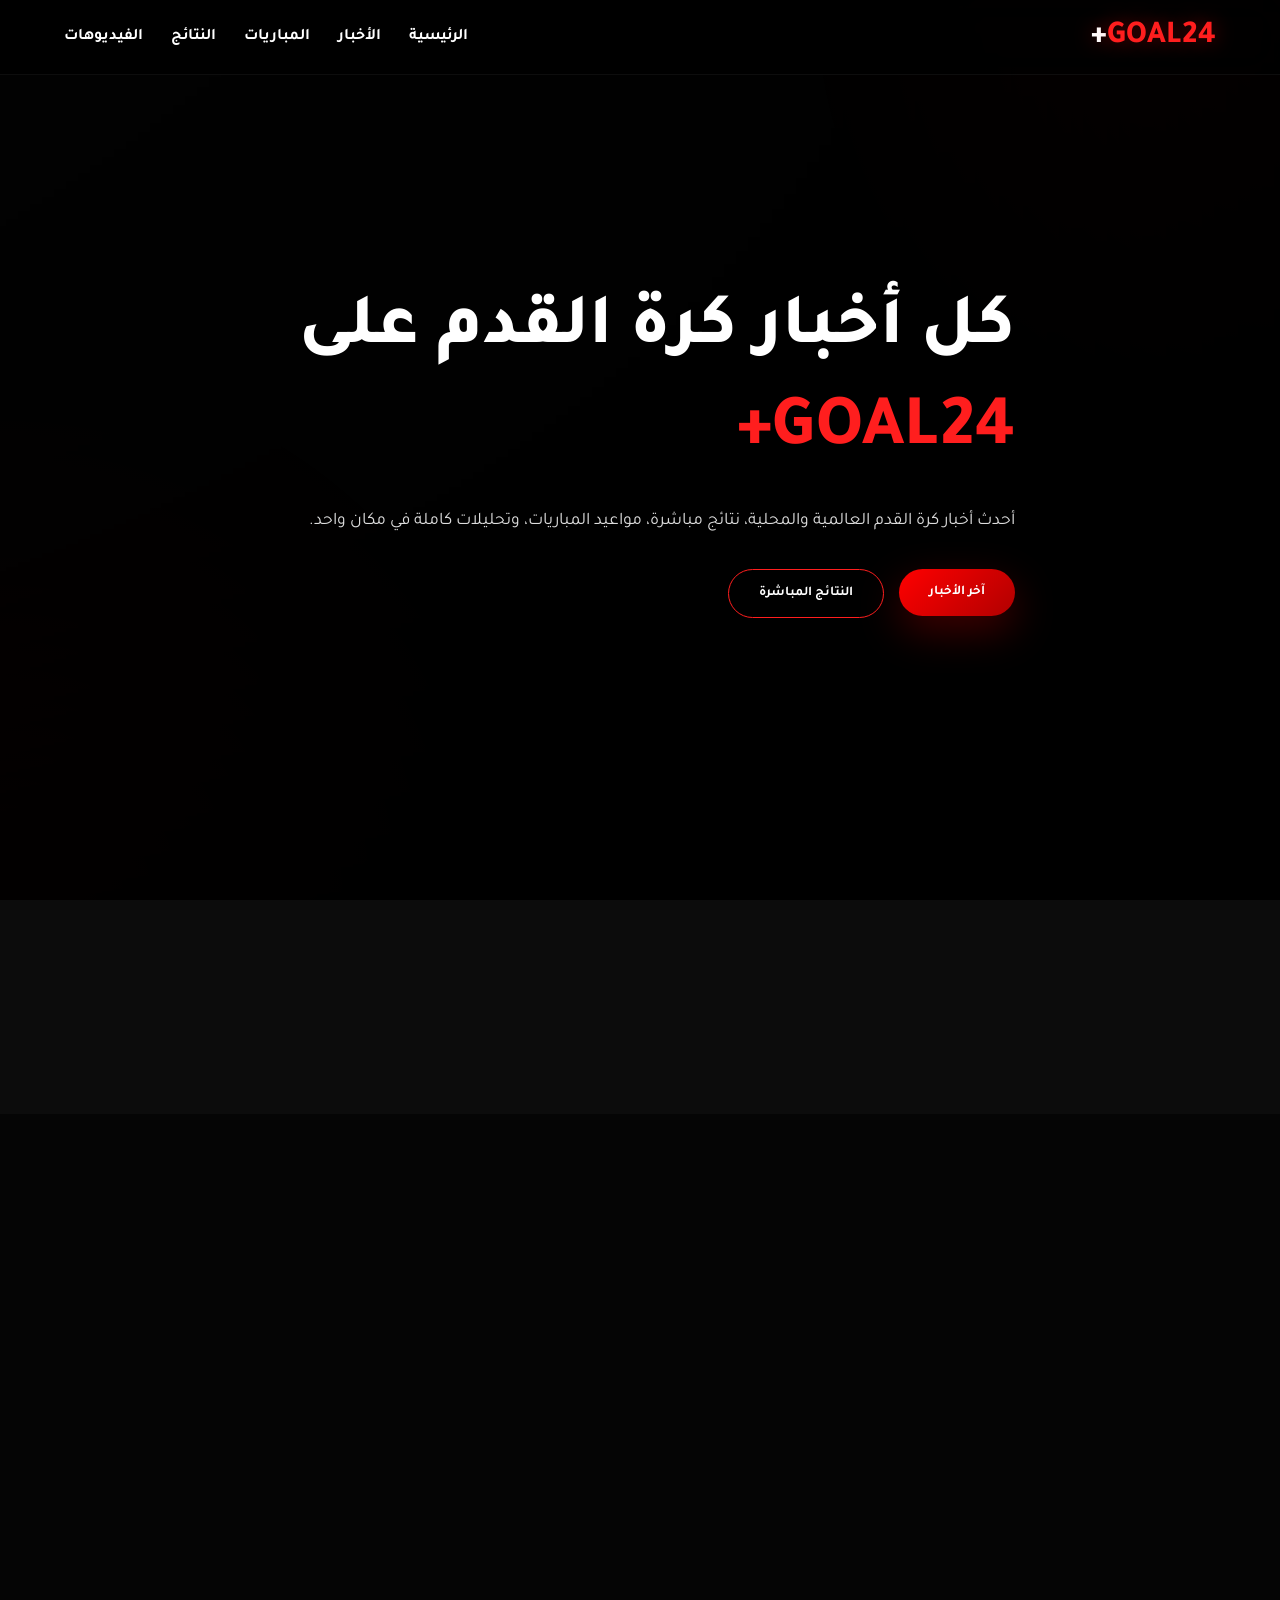
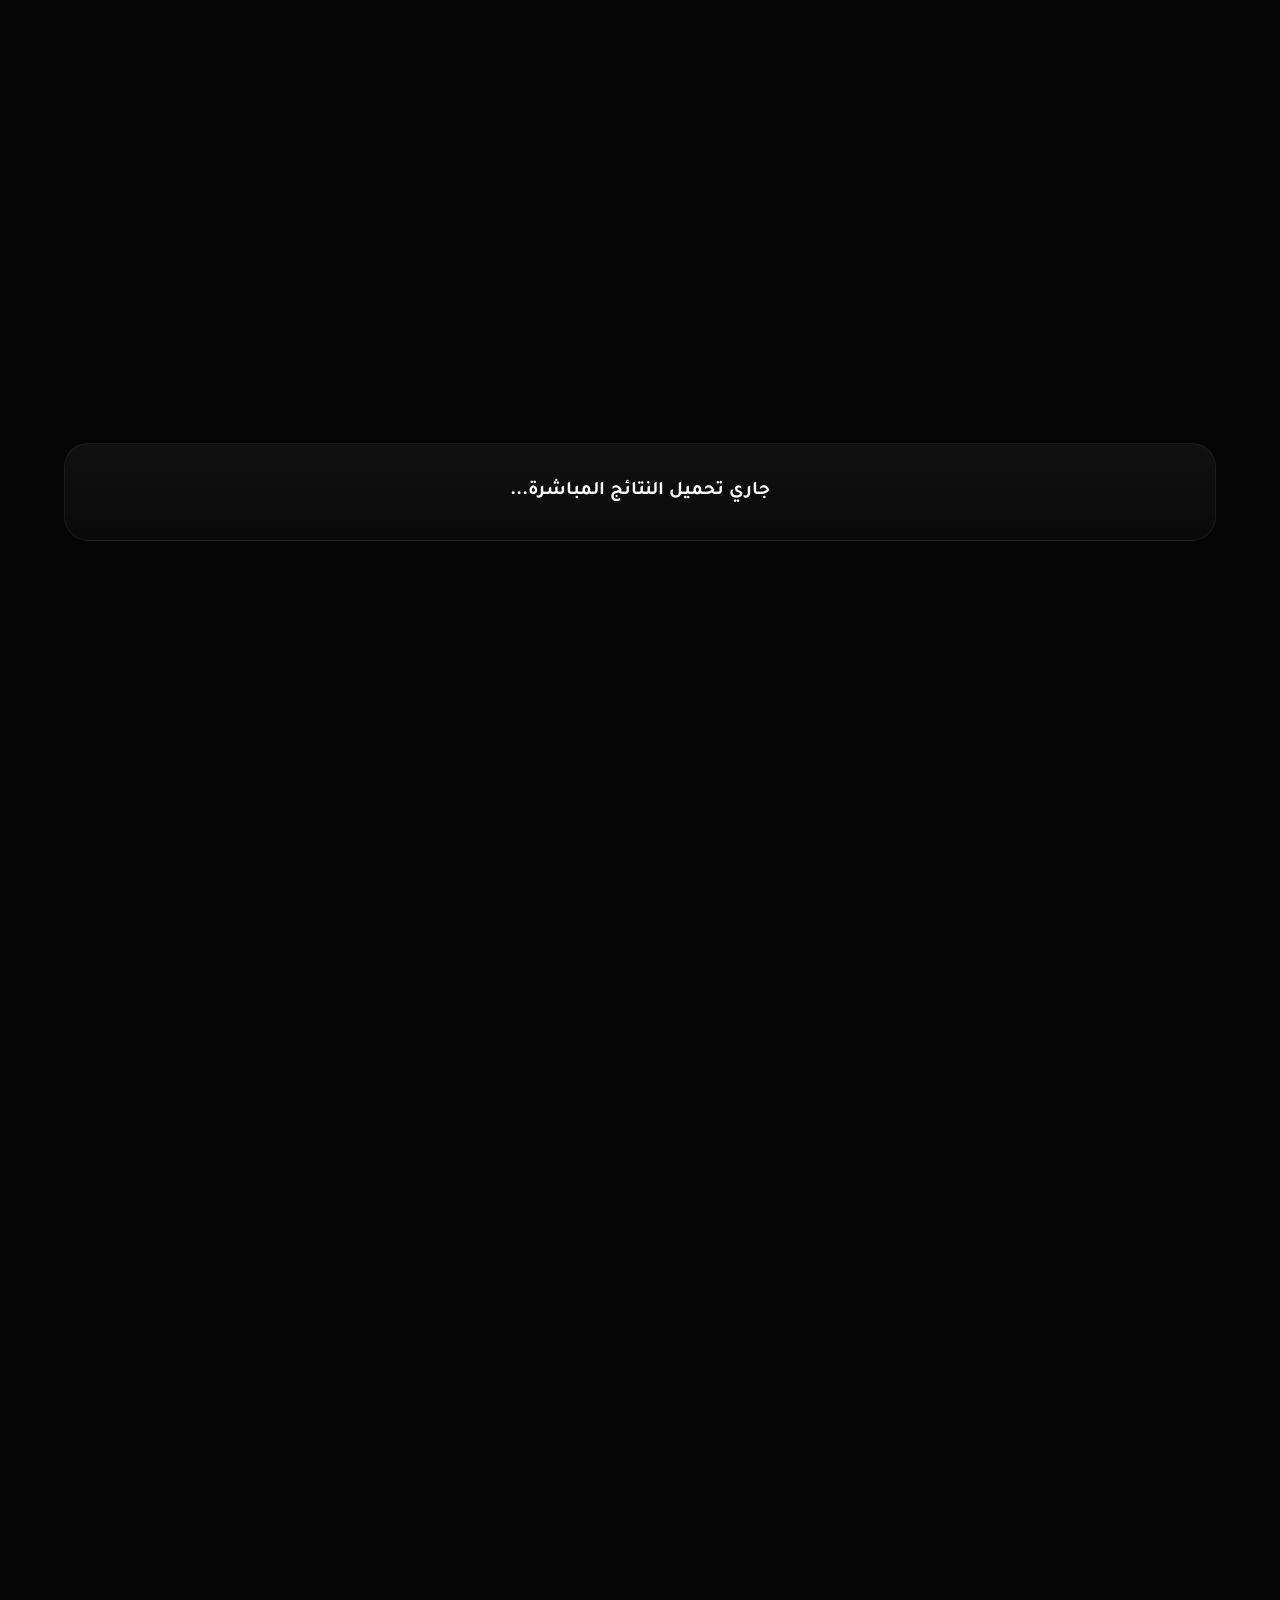
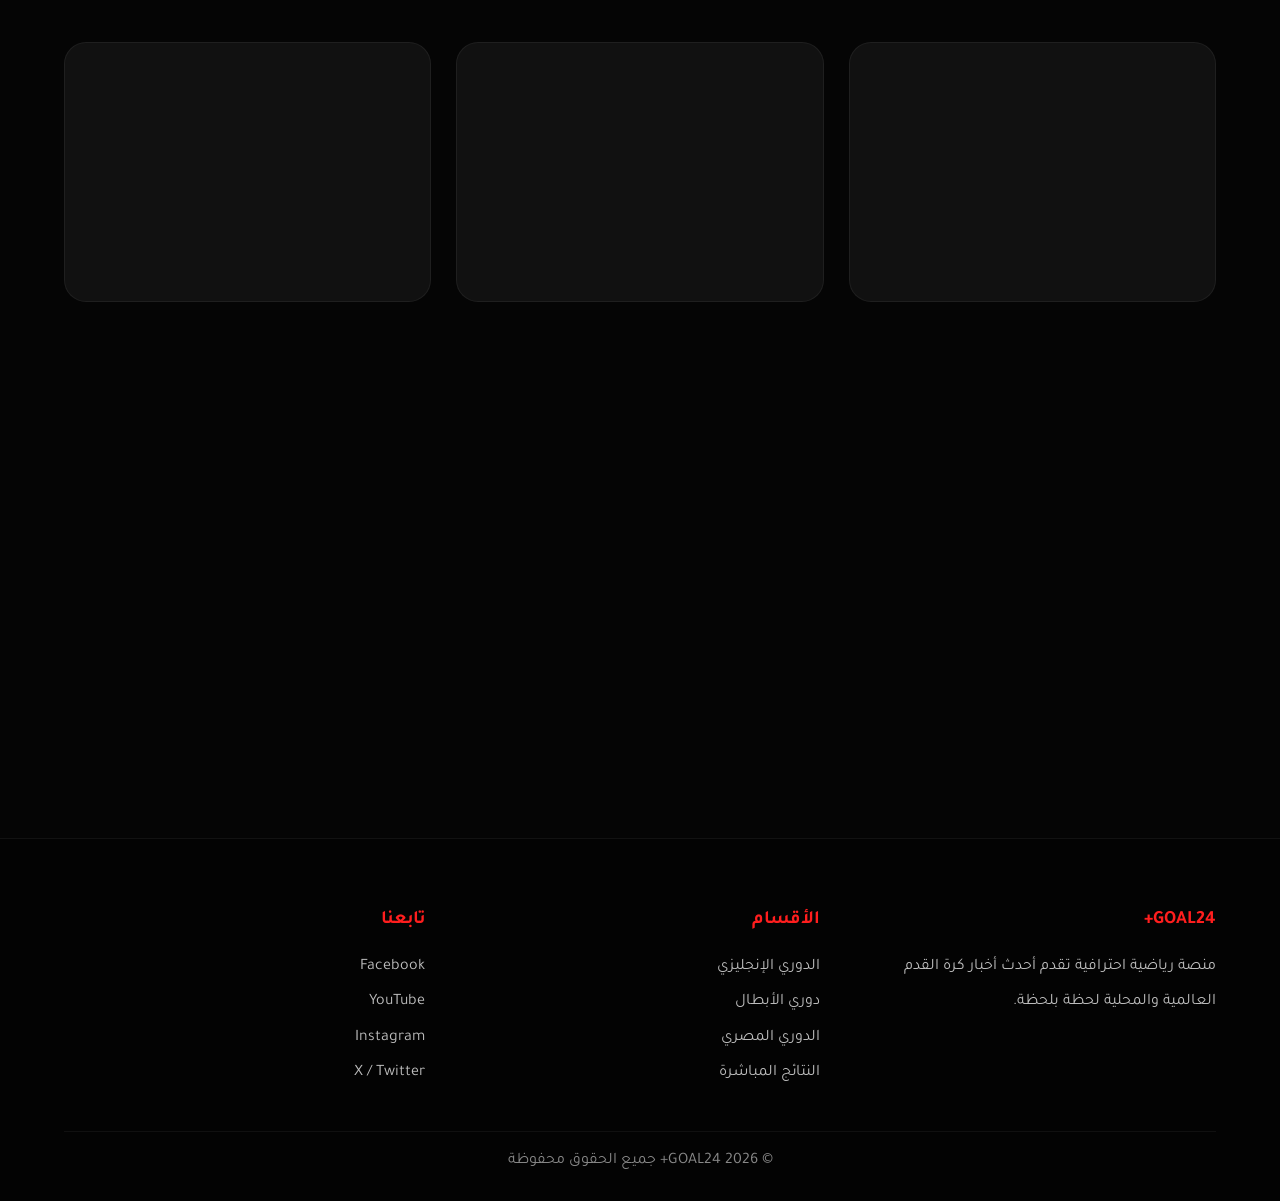
==== commit 9513bc63: "Update index.html" ====
--- a/index.html
+++ b/index.html
@@ -21,9 +21,10 @@
 
 <title>GOAL24+ | Football News</title>
 
+<!-- Favicon -->
 <link rel="icon" href="https://cdn-icons-png.flaticon.com/512/53/53283.png">
 
-<!-- Fonts -->
+<!-- Google Fonts -->
 <link rel="preconnect" href="https://fonts.googleapis.com">
 <link rel="preconnect" href="https://fonts.gstatic.com" crossorigin>
 
@@ -146,7 +147,7 @@
 
 <div class="news-card fade-in">
 
-<img src="https://images.unsplash.com/photo-1508098682722-e99c643e7485?q=80&w=1200&auto=format&fit=crop">
+<img src="https://images.unsplash.com/photo-1508098682722-e99c643e7485?q=80&w=1200&auto=format&fit=crop" alt="Football News">
 
 <div class="news-content">
 
@@ -166,7 +167,7 @@
 
 <div class="news-card fade-in">
 
-<img src="https://images.unsplash.com/photo-1518604666860-9ed391f76460?q=80&w=1200&auto=format&fit=crop">
+<img src="https://images.unsplash.com/photo-1518604666860-9ed391f76460?q=80&w=1200&auto=format&fit=crop" alt="Champions League">
 
 <div class="news-content">
 
@@ -186,7 +187,7 @@
 
 <div class="news-card fade-in">
 
-<img src="https://images.unsplash.com/photo-1547347298-4074fc3086f0?q=80&w=1200&auto=format&fit=crop">
+<img src="https://images.unsplash.com/photo-1547347298-4074fc3086f0?q=80&w=1200&auto=format&fit=crop" alt="Egyptian League">
 
 <div class="news-content">
 
--- a/style.css
+++ b/style.css
@@ -0,0 +1,642 @@
+:root{
+--main:#ff1e1e;
+--dark:#050505;
+--card:#101010;
+--text:#ffffff;
+--gray:#bdbdbd;
+--green:#00d26a;
+}
+
+*{
+margin:0;
+padding:0;
+box-sizing:border-box;
+scroll-behavior:smooth;
+}
+
+body{
+font-family:'Tajawal',sans-serif;
+background:var(--dark);
+color:var(--text);
+overflow-x:hidden;
+}
+
+body::before{
+content:"";
+position:fixed;
+inset:0;
+background:
+radial-gradient(circle at top right,rgba(255,0,0,.15),transparent 30%),
+radial-gradient(circle at bottom left,rgba(255,0,0,.08),transparent 35%);
+z-index:-1;
+}
+
+::-webkit-scrollbar{
+width:8px;
+}
+
+::-webkit-scrollbar-thumb{
+background:var(--main);
+border-radius:20px;
+}
+
+a{
+text-decoration:none;
+color:inherit;
+}
+
+img{
+width:100%;
+display:block;
+}
+
+.container{
+width:90%;
+max-width:1400px;
+margin:auto;
+}
+
+/* NAVBAR */
+
+nav{
+position:fixed;
+top:0;
+right:0;
+width:100%;
+z-index:999;
+background:rgba(0,0,0,.6);
+backdrop-filter:blur(18px);
+border-bottom:1px solid rgba(255,255,255,.05);
+transition:.3s;
+}
+
+.nav-content{
+display:flex;
+align-items:center;
+justify-content:space-between;
+padding:18px 0;
+}
+
+.logo{
+font-size:2rem;
+font-weight:800;
+color:var(--main);
+text-shadow:0 0 20px rgba(255,0,0,.4);
+}
+
+.logo span{
+color:white;
+}
+
+.nav-links{
+display:flex;
+gap:28px;
+list-style:none;
+}
+
+.nav-links a{
+position:relative;
+font-weight:600;
+transition:.3s;
+}
+
+.nav-links a::after{
+content:"";
+position:absolute;
+right:0;
+bottom:-8px;
+width:0;
+height:2px;
+background:var(--main);
+transition:.3s;
+}
+
+.nav-links a:hover{
+color:var(--main);
+}
+
+.nav-links a:hover::after{
+width:100%;
+}
+
+.menu-btn{
+display:none;
+font-size:2rem;
+cursor:pointer;
+}
+
+/* HERO */
+
+.hero{
+min-height:100vh;
+display:flex;
+align-items:center;
+background:
+linear-gradient(to left,rgba(0,0,0,.92),rgba(0,0,0,.5)),
+url('https://images.unsplash.com/photo-1547347298-4074fc3086f0?q=80&w=1600&auto=format&fit=crop') center/cover;
+position:relative;
+overflow:hidden;
+}
+
+.hero::before{
+content:"";
+position:absolute;
+inset:0;
+background:linear-gradient(180deg,transparent,rgba(0,0,0,.8));
+}
+
+.hero-content{
+position:relative;
+z-index:2;
+max-width:750px;
+animation:fadeUp 1s ease;
+}
+
+.hero h1{
+font-size:4.5rem;
+line-height:1.4;
+margin-bottom:20px;
+font-weight:800;
+}
+
+.hero h1 span{
+color:var(--main);
+}
+
+.hero p{
+color:#ddd;
+font-size:1.1rem;
+line-height:2;
+margin-bottom:30px;
+}
+
+.hero-btns{
+display:flex;
+gap:15px;
+flex-wrap:wrap;
+}
+
+.btn{
+padding:15px 30px;
+border:none;
+border-radius:50px;
+cursor:pointer;
+font-weight:700;
+font-family:'Tajawal',sans-serif;
+transition:.3s;
+}
+
+.btn-primary{
+background:linear-gradient(135deg,#ff0000,#b10000);
+color:white;
+box-shadow:0 15px 40px rgba(255,0,0,.25);
+}
+
+.btn-primary:hover{
+transform:translateY(-5px);
+}
+
+.btn-outline{
+background:transparent;
+border:1px solid var(--main);
+color:white;
+}
+
+.btn-outline:hover{
+background:var(--main);
+}
+
+/* STATS */
+
+.stats{
+padding:40px 0;
+background:#0c0c0c;
+}
+
+.stats-grid{
+display:grid;
+grid-template-columns:repeat(auto-fit,minmax(220px,1fr));
+gap:25px;
+}
+
+.stat-box{
+background:#121212;
+padding:30px;
+border-radius:24px;
+text-align:center;
+border:1px solid rgba(255,255,255,.05);
+transition:.3s;
+}
+
+.stat-box:hover{
+transform:translateY(-8px);
+border-color:var(--main);
+}
+
+.stat-box h3{
+font-size:2.2rem;
+color:var(--main);
+margin-bottom:10px;
+}
+
+/* Sections */
+
+section{
+padding:90px 0;
+}
+
+.section-title{
+font-size:2.3rem;
+margin-bottom:45px;
+position:relative;
+display:inline-block;
+}
+
+.section-title::after{
+content:"";
+position:absolute;
+right:0;
+bottom:-10px;
+width:60%;
+height:4px;
+background:linear-gradient(to left,var(--main),transparent);
+border-radius:30px;
+}
+
+/* NEWS */
+
+.news-grid{
+display:grid;
+grid-template-columns:repeat(auto-fit,minmax(300px,1fr));
+gap:30px;
+}
+
+.news-card{
+background:linear-gradient(180deg,#141414,#0b0b0b);
+border-radius:24px;
+overflow:hidden;
+border:1px solid rgba(255,255,255,.05);
+transition:.4s;
+}
+
+.news-card:hover{
+transform:translateY(-10px);
+border-color:rgba(255,0,0,.4);
+box-shadow:0 20px 50px rgba(255,0,0,.15);
+}
+
+.news-card img{
+height:240px;
+object-fit:cover;
+}
+
+.news-content{
+padding:22px;
+}
+
+.tag{
+display:inline-block;
+background:var(--main);
+padding:6px 14px;
+border-radius:30px;
+font-size:.85rem;
+margin-bottom:15px;
+}
+
+.news-content h3{
+font-size:1.3rem;
+line-height:1.8;
+margin-bottom:12px;
+}
+
+.news-content p{
+color:#c6c6c6;
+line-height:2;
+}
+
+/* LIVE SCORES */
+
+.live-wrapper{
+display:grid;
+grid-template-columns:repeat(auto-fit,minmax(280px,1fr));
+gap:25px;
+}
+
+.live-card{
+background:linear-gradient(180deg,#111,#0a0a0a);
+border-radius:24px;
+padding:28px;
+border:1px solid rgba(255,255,255,.06);
+transition:.3s;
+}
+
+.live-card:hover{
+transform:translateY(-8px);
+border-color:var(--main);
+}
+
+.live-top{
+display:flex;
+justify-content:space-between;
+align-items:center;
+margin-bottom:18px;
+}
+
+.live-status{
+color:var(--green);
+font-weight:700;
+}
+
+.live-dot{
+width:10px;
+height:10px;
+background:red;
+border-radius:50%;
+animation:pulse 1s infinite;
+}
+
+.teams{
+text-align:center;
+line-height:2.1;
+font-size:1.2rem;
+font-weight:700;
+}
+
+.score{
+font-size:3rem;
+text-align:center;
+color:var(--main);
+margin-top:15px;
+font-weight:800;
+}
+
+/* MATCHES */
+
+.matches{
+display:flex;
+flex-direction:column;
+gap:20px;
+}
+
+.match-row{
+background:#121212;
+border-radius:20px;
+padding:22px;
+display:flex;
+justify-content:space-between;
+align-items:center;
+flex-wrap:wrap;
+gap:15px;
+border:1px solid rgba(255,255,255,.06);
+transition:.3s;
+}
+
+.match-row:hover{
+border-color:var(--main);
+transform:translateX(-5px);
+}
+
+.match-teams{
+font-size:1.15rem;
+font-weight:700;
+}
+
+.match-time{
+color:var(--main);
+font-weight:700;
+}
+
+/* TRENDING */
+
+.trending{
+display:flex;
+flex-wrap:wrap;
+gap:14px;
+}
+
+.trend{
+background:rgba(255,0,0,.08);
+border:1px solid rgba(255,0,0,.25);
+padding:13px 20px;
+border-radius:50px;
+transition:.3s;
+cursor:pointer;
+}
+
+.trend:hover{
+background:var(--main);
+transform:translateY(-3px);
+}
+
+/* VIDEOS */
+
+.videos{
+display:grid;
+grid-template-columns:repeat(auto-fit,minmax(320px,1fr));
+gap:25px;
+}
+
+.video-card{
+background:#111;
+padding:10px;
+border-radius:22px;
+border:1px solid rgba(255,255,255,.06);
+transition:.3s;
+}
+
+.video-card:hover{
+transform:translateY(-8px);
+border-color:var(--main);
+}
+
+iframe{
+width:100%;
+height:230px;
+border:none;
+border-radius:16px;
+}
+
+/* NEWSLETTER */
+
+.newsletter{
+background:linear-gradient(135deg,#111,#1a0000);
+padding:60px 20px;
+text-align:center;
+border-radius:30px;
+border:1px solid rgba(255,0,0,.2);
+}
+
+.newsletter h2{
+font-size:2rem;
+margin-bottom:15px;
+}
+
+.newsletter p{
+color:#ccc;
+margin-bottom:25px;
+}
+
+.newsletter form{
+display:flex;
+justify-content:center;
+gap:15px;
+flex-wrap:wrap;
+}
+
+.newsletter input{
+padding:15px;
+width:320px;
+border:none;
+border-radius:50px;
+outline:none;
+font-family:'Tajawal',sans-serif;
+}
+
+/* FOOTER */
+
+footer{
+background:#030303;
+padding:70px 0 30px;
+border-top:1px solid rgba(255,255,255,.06);
+}
+
+.footer-content{
+display:grid;
+grid-template-columns:repeat(auto-fit,minmax(250px,1fr));
+gap:35px;
+margin-bottom:40px;
+}
+
+.footer-box h3{
+color:var(--main);
+margin-bottom:18px;
+}
+
+.footer-box p,
+.footer-box li{
+color:#bdbdbd;
+line-height:2.2;
+list-style:none;
+}
+
+.footer-box li{
+transition:.3s;
+cursor:pointer;
+}
+
+.footer-box li:hover{
+color:var(--main);
+}
+
+.copyright{
+text-align:center;
+padding-top:20px;
+border-top:1px solid rgba(255,255,255,.05);
+color:#888;
+}
+
+/* ANIMATION */
+
+.fade-in{
+opacity:0;
+transform:translateY(40px);
+transition:1s;
+}
+
+.fade-in.show{
+opacity:1;
+transform:translateY(0);
+}
+
+@keyframes pulse{
+0%{opacity:.4;}
+50%{opacity:1;}
+100%{opacity:.4;}
+}
+
+@keyframes fadeUp{
+from{
+opacity:0;
+transform:translateY(40px);
+}
+to{
+opacity:1;
+transform:translateY(0);
+}
+}
+
+/* TABLET */
+
+@media(max-width:900px){
+
+.nav-links{
+position:absolute;
+top:80px;
+right:-100%;
+width:100%;
+flex-direction:column;
+background:#111;
+padding:30px;
+transition:.4s;
+}
+
+.nav-links.active{
+right:0;
+}
+
+.menu-btn{
+display:block;
+}
+
+.hero h1{
+font-size:3rem;
+}
+
+}
+
+/* MOBILE */
+
+@media(max-width:600px){
+
+.container{
+width:94%;
+}
+
+.logo{
+font-size:1.5rem;
+}
+
+.hero{
+text-align:center;
+padding-top:90px;
+}
+
+.hero h1{
+font-size:2.2rem;
+}
+
+.hero-btns{
+justify-content:center;
+}
+
+.news-grid,
+.live-wrapper,
+.videos,
+.stats-grid{
+grid-template-columns:1fr;
+}
+
+iframe{
+height:200px;
+}
+
+.newsletter form{
+flex-direction:column;
+align-items:center;
+}
+
+.newsletter input{
+width:100%;
+}
+
+}
